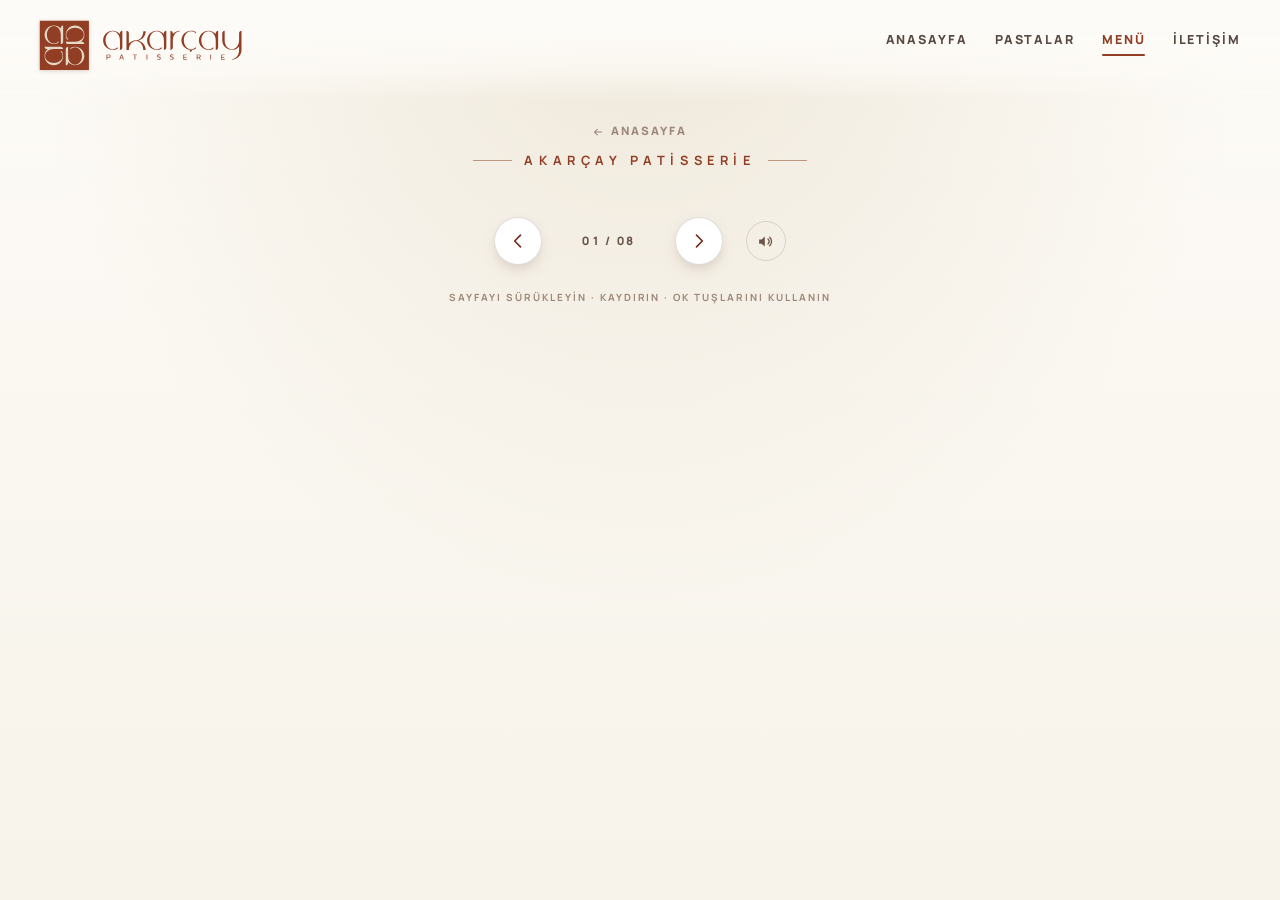
==== menu.html @ b5c94c6e "feat: kurumsal kimlik, gerçek ürün görselleri, kategori sahneleri, galeri ve menü kitabı - Kurumsal " ====
<!DOCTYPE html>
<html lang="tr">
<head>
<meta charset="UTF-8">
<meta name="viewport" content="width=device-width, initial-scale=1, viewport-fit=cover">
<title>Menü — Akarçay Patisserie</title>
<meta name="description" content="Akarçay Patisserie menüsü: pastalar, fırın ürünleri, kahveler ve içecekler.">
<meta name="theme-color" content="#FFFFFF">
<link rel="icon" href="assets/logo/favicon.svg">
<link rel="preconnect" href="https://fonts.googleapis.com">
<link rel="preconnect" href="https://fonts.gstatic.com" crossorigin>
<link href="https://fonts.googleapis.com/css2?family=Fraunces:ital,opsz,wght@0,9..144,400;0,9..144,500;0,9..144,560;1,9..144,400;1,9..144,480&family=Manrope:wght@400;500;700;800&display=swap" rel="stylesheet">
<link rel="stylesheet" href="css/tokens.css">
<link rel="stylesheet" href="css/base.css">
<link rel="stylesheet" href="css/chrome.css">
<link rel="stylesheet" href="css/intro.css">
<link rel="stylesheet" href="css/menubook.css">
<link rel="stylesheet" href="css/responsive.css">
</head>
<body class="menu-sayfa" data-tone="light">

<a class="skip-link" href="#kitap">Menüye atla</a>

<div class="gecis" aria-hidden="true">
  <div class="gecis-katman"></div>
  <div class="gecis-katman"></div>
  <span class="gecis-amblem" data-logo="amblem"></span>
</div>

<a class="marka arayuz" href="index.html" data-gecis data-logo="yatay" aria-label="Akarçay Patisserie — Anasayfa"></a>
<script src="js/logo.js"></script>

<nav class="ust-menu arayuz" aria-label="Ana menü">
  <a href="index.html" data-gecis>Anasayfa</a>
  <a href="pastalar.html" data-gecis>Pastalar</a>
  <a href="menu.html" aria-current="page">Menü</a>
  <a href="index.html#iletisim" data-gecis>İletişim</a>
</nav>

<button class="menu-dugme" type="button" aria-expanded="false" aria-controls="mobil-menu" aria-label="Menüyü aç">
  <span></span><span></span>
</button>

<span class="imlec" aria-hidden="true"></span>
<span class="imlec-nokta" aria-hidden="true"></span>

<main class="kitap-alan">
  <header class="kitap-bas">
    <a class="geri" href="index.html" data-gecis>
      <svg viewBox="0 0 24 24" fill="none" aria-hidden="true"><path d="M19 12H5m0 0 5.5-5.5M5 12l5.5 5.5" stroke="currentColor" stroke-width="2" stroke-linecap="round" stroke-linejoin="round"/></svg>
      Anasayfa
    </a>
    <p class="kicker">Akarçay Patisserie</p>
  </header>

  <div class="kitap-sarmal">
    <div class="kitap" id="kitap" aria-label="Menü kitabı"></div>
  </div>

  <div class="kitap-kumanda">
    <button class="kitap-dugme kitap-onceki" type="button" aria-label="Önceki sayfa">
      <svg viewBox="0 0 24 24" fill="none" aria-hidden="true"><path d="M15 5l-7 7 7 7" stroke="currentColor" stroke-width="2" stroke-linecap="round" stroke-linejoin="round"/></svg>
    </button>
    <span class="kitap-sayac" aria-live="polite">01 / 08</span>
    <button class="kitap-dugme kitap-sonraki" type="button" aria-label="Sonraki sayfa">
      <svg viewBox="0 0 24 24" fill="none" aria-hidden="true"><path d="M9 5l7 7-7 7" stroke="currentColor" stroke-width="2" stroke-linecap="round" stroke-linejoin="round"/></svg>
    </button>
    <button class="ses-dugme" type="button" aria-pressed="true" aria-label="Sesi kapat">
      <svg viewBox="0 0 24 24" fill="none" aria-hidden="true"><path d="M11 5 6.5 9H3v6h3.5L11 19z" fill="currentColor"/><path d="M15.5 8.5a5 5 0 0 1 0 7M18 6a8.5 8.5 0 0 1 0 12" stroke="currentColor" stroke-width="1.8" stroke-linecap="round"/></svg>
    </button>
  </div>

  <p class="kitap-ipucu">Sayfayı sürükleyin · kaydırın · ok tuşlarını kullanın</p>
</main>

<div class="mobil-menu" id="mobil-menu" aria-hidden="true">
  <nav aria-label="Mobil menü">
    <a href="index.html" data-gecis>Anasayfa</a>
    <a href="pastalar.html" data-gecis>Pastalar</a>
    <a href="menu.html" aria-current="page">Menü</a>
    <a href="index.html#iletisim" data-gecis>İletişim</a>
    <p class="mobil-menu-alt">Pastry · Dessert · Coffee</p>
  </nav>
</div>

<script src="vendor/page-flip.browser.js"></script>
<script src="js/utils.js"></script>
<script src="js/content.js"></script>
<script src="js/sfx.js"></script>
<script src="js/intro.js"></script>
<script src="js/chrome.js"></script>
<script src="js/menubook.js"></script>
<script>
  (function () {
    "use strict";
    function baslat() {
      AKArayuz.icerikYerlestir();
      AKAcilis.gecisleriBagla();
      AKArayuz.mobilMenu(null);
      AKArayuz.imlec();
      new AKKitap(document.getElementById("kitap"));
    }
    if (document.readyState === "loading") {
      document.addEventListener("DOMContentLoaded", baslat);
    } else {
      baslat();
    }
  })();
</script>
</body>
</html>
---- css/tokens.css ----
/* ═══════════════════════════════════════════════════════════
   Akarçay Patisserie — Tasarım Token'ları
   Kurumsal palet: AKARCAY-PATISSERIE-LOGO-CMYK-BASKI.pdf
     Terracotta  #923E25  (RGB 146,62,37 · Pantone 1535C · RAL 2013)
     Oyster White #E3D9C6 (RGB 227,217,198 · Pantone 468 · RAL 1013)
   ═══════════════════════════════════════════════════════════ */

:root {
  /* ── Kurumsal çekirdek ── */
  --terracotta: #923E25;
  --oyster: #E3D9C6;

  /* ── Terracotta ölçeği ── */
  --clay-900: #3D1A0F;
  --clay-800: #5C2716;
  --clay-700: #71301C;
  --clay-600: #923E25;   /* kurumsal */
  --clay-500: #AE5537;
  --clay-400: #C97A5C;
  --clay-300: #E0A78E;
  --clay-200: #F0CDBB;
  --clay-100: #F9E7DD;

  /* ── Oyster / krem ölçeği ── */
  --sand-400: #C9BCA1;
  --sand-300: #D8CBB2;
  --sand-200: #E3D9C6;   /* kurumsal */
  --sand-100: #EFE8DA;
  --sand-50: #F7F3EA;

  /* ── Zemin: beyaz ve sıcak beyazlar ── */
  --paper: #FFFFFF;
  --paper-warm: #FDFBF7;
  --paper-tint: #FBF6EE;

  /* ── Mürekkep ── */
  --ink: #2A1710;
  --ink-soft: #6B5548;
  --ink-faint: #9C8778;

  /* ── Vurgu ── */
  --gold: #C9962F;
  --berry: #A8355A;
  --pistachio: #7D8F5A;

  /* ── Rol bazlı (sahne temasına göre değişir) ── */
  --bg: var(--paper);
  --fg: var(--ink);
  --fg-soft: var(--ink-soft);
  --accent: var(--terracotta);
  --line: rgba(42, 23, 16, 0.14);

  /* ── Tipografi ── */
  --font-display: "Fraunces", "Iowan Old Style", Georgia, serif;
  --font-body: "Manrope", "Segoe UI", system-ui, sans-serif;

  --text-hero: clamp(2.35rem, 0.9rem + 5.2vw, 5.4rem);
  --text-h2: clamp(1.9rem, 1rem + 3.4vw, 3.6rem);
  --text-kicker: clamp(0.66rem, 0.6rem + 0.3vw, 0.8rem);
  --text-lead: clamp(0.96rem, 0.9rem + 0.35vw, 1.15rem);
  --text-ui: 0.78rem;

  /* ── Ritim ── */
  --edge: clamp(1.1rem, 0.7rem + 2.2vw, 3.2rem);
  --header-h: clamp(4rem, 3rem + 3vw, 6.2rem);
  --logo-w: clamp(148px, 10vw + 88px, 268px);

  /* ── Hareket ── */
  --ease-expo: cubic-bezier(0.16, 1, 0.3, 1);
  --ease-soft: cubic-bezier(0.33, 1, 0.68, 1);
  --ease-back: cubic-bezier(0.34, 1.56, 0.64, 1);
  --dur-slide: 1150ms;
  --dur-out: 620ms;
  --dur-ui: 340ms;

  /* ── Yükseklik (z) ── */
  --z-deck: 1;
  --z-chrome: 40;
  --z-overlay: 60;
  --z-curtain: 90;
  --z-intro: 100;

  /* ── Yüzey efektleri ── */
  --shadow-soft: 0 18px 50px -18px rgba(92, 39, 22, 0.34);
  --shadow-lift: 0 34px 70px -22px rgba(92, 39, 22, 0.42);
  --radius: 22px;
}

/* Koyu sahneler (kontrast için ara sahne) */
[data-tone="dark"] {
  --bg: var(--clay-700);
  --fg: var(--sand-50);
  --fg-soft: rgba(247, 243, 234, 0.74);
  --accent: var(--sand-200);
  --line: rgba(247, 243, 234, 0.24);
}

/* Krem sahneler */
[data-tone="cream"] {
  --bg: var(--sand-50);
  --fg: var(--clay-900);
  --fg-soft: rgba(61, 26, 15, 0.7);
  --accent: var(--terracotta);
  --line: rgba(61, 26, 15, 0.16);
}
---- css/base.css ----
/* ═══ Temel: sıfırlama, tipografi, ortak bileşenler ═══ */

*,
*::before,
*::after {
  box-sizing: border-box;
  margin: 0;
  padding: 0;
}

html {
  -webkit-text-size-adjust: 100%;
}

body {
  min-height: 100svh;
  font-family: var(--font-body);
  font-size: 16px;
  line-height: 1.62;
  color: var(--fg);
  background: var(--paper);
  -webkit-font-smoothing: antialiased;
  text-rendering: optimizeLegibility;
  overscroll-behavior: none;
}

/* Sahne destesi olan sayfalar sayfa kaydırmasını devralır */
body.deck-page,
body.deck-page > .deck {
  height: 100svh;
  overflow: hidden;
}

img,
svg,
picture {
  display: block;
  max-width: 100%;
}

button {
  font: inherit;
  color: inherit;
  background: none;
  border: none;
  cursor: pointer;
}

a {
  color: inherit;
  text-decoration: none;
}

::selection {
  background: var(--terracotta);
  color: #fff;
}

:focus-visible {
  outline: 2px solid var(--accent);
  outline-offset: 3px;
  border-radius: 4px;
}

.skip-link {
  position: fixed;
  top: -120%;
  left: 1rem;
  z-index: var(--z-intro);
  padding: 0.7rem 1.3rem;
  background: var(--terracotta);
  color: #fff;
  border-radius: 999px;
  font-size: var(--text-ui);
  font-weight: 700;
}
.skip-link:focus-visible {
  top: 1rem;
}

.gorsel-gizli {
  position: absolute;
  width: 1px;
  height: 1px;
  overflow: hidden;
  clip-path: inset(50%);
  white-space: nowrap;
}

/* ═══ Tipografi kalıpları ═══ */

.kicker {
  display: flex;
  align-items: center;
  justify-content: center;
  gap: 1em;
  font-size: var(--text-kicker);
  font-weight: 700;
  letter-spacing: 0.44em;
  text-transform: uppercase;
  color: var(--accent);
}
.kicker::before,
.kicker::after {
  content: "";
  width: clamp(1.4rem, 3vw, 3rem);
  height: 1px;
  background: currentColor;
  opacity: 0.5;
}

.headline {
  font-family: var(--font-display);
  font-size: var(--text-hero);
  font-weight: 560;
  line-height: 1.02;
  letter-spacing: -0.022em;
  text-wrap: balance;
}
.headline em {
  display: block;
  margin-top: -0.12em;
  font-style: italic;
  font-weight: 400;
  color: var(--accent);
}

.lead {
  max-width: 54ch;
  margin-inline: auto;
  font-size: var(--text-lead);
  line-height: 1.75;
  color: var(--fg-soft);
  font-weight: 500;
}

/* ═══ Butonlar ═══ */

.btn {
  --btn-fg: #fff;
  --btn-bg: var(--terracotta);
  position: relative;
  display: inline-flex;
  align-items: center;
  gap: 0.8em;
  padding: 1.05em 2.5em;
  border-radius: 999px;
  font-size: 0.84rem;
  font-weight: 800;
  letter-spacing: 0.16em;
  text-transform: uppercase;
  color: var(--btn-fg);
  background: var(--btn-bg);
  overflow: hidden;
  isolation: isolate;
  box-shadow: var(--shadow-soft);
  transition: transform var(--dur-ui) var(--ease-back),
    box-shadow var(--dur-ui) var(--ease-soft);
}
/* Dolgu, imlecin girdiği yönden süpürerek gelir */
.btn::before {
  content: "";
  position: absolute;
  inset: 0;
  z-index: -1;
  background: var(--clay-800);
  transform: scaleY(0);
  transform-origin: bottom center;
  transition: transform 0.45s var(--ease-expo);
}
.btn:hover::before,
.btn:focus-visible::before {
  transform: scaleY(1);
}
.btn:hover,
.btn:focus-visible {
  transform: translateY(-3px);
  box-shadow: var(--shadow-lift);
}
.btn:active {
  transform: translateY(-1px) scale(0.985);
}
.btn .ok {
  width: 1.1em;
  height: 1.1em;
  transition: transform var(--dur-ui) var(--ease-back);
}
.btn:hover .ok {
  transform: translateX(4px);
}

.btn-hayalet {
  --btn-fg: var(--fg);
  --btn-bg: transparent;
  border: 1.5px solid var(--line);
  box-shadow: none;
}
.btn-hayalet::before {
  background: var(--accent);
}
.btn-hayalet:hover,
.btn-hayalet:focus-visible {
  --btn-fg: #fff;
  border-color: transparent;
  box-shadow: var(--shadow-soft);
}
[data-tone="dark"] .btn-hayalet:hover {
  --btn-fg: var(--clay-800);
}

/* ═══ Doku katmanı ═══ */

.grain {
  position: fixed;
  inset: 0;
  z-index: calc(var(--z-chrome) + 4);
  width: 100%;
  height: 100%;
  opacity: 0.045;
  pointer-events: none;
  mix-blend-mode: multiply;
}

/* ═══ Hareket azaltma ═══ */

@media (prefers-reduced-motion: reduce) {
  *,
  *::before,
  *::after {
    animation-duration: 0.01ms !important;
    animation-iteration-count: 1 !important;
    transition-duration: 0.01ms !important;
    scroll-behavior: auto !important;
  }
}
---- css/chrome.css ----
/* ═══ Sabit arayüz: logo, gezinme, imleç, mobil menü ═══ */

.arayuz {
  color: var(--fg);
  transition: color 620ms var(--ease-soft);
}

/* ── Marka: sol üst köşede sabit ── */
.marka {
  position: fixed;
  top: clamp(0.85rem, 1.6vw, 1.6rem);
  left: var(--edge);
  z-index: var(--z-chrome);
  display: block;
  width: var(--logo-w);
  border-radius: 6px;
  transition: transform 420ms var(--ease-back), filter 420ms var(--ease-soft);
}
.marka-logo {
  width: 100%;
  height: auto;
  overflow: visible;
}
/* Krem levha yalnızca baskı içindir; beyaz zeminde kutu gibi durur */
.marka-logo .lg-plate {
  display: none;
}
.marka-logo .lg-square {
  filter: drop-shadow(0 8px 18px rgba(92, 39, 22, 0.22));
}
.marka:hover {
  transform: translateY(-2px) scale(1.02);
}
/* Koyu sahnede krem levha görünmez olur, çerçeve ile ayrılır */
[data-tone="dark"] .marka-logo {
  filter: drop-shadow(0 8px 24px rgba(0, 0, 0, 0.35));
}

/* Kaydırılan sayfalarda sabit arayüzün altına yumuşak perde —
   içerik logonun arkasından geçerken okunaklılık korunur */
body:not(.deck-page)::before {
  content: "";
  position: fixed;
  top: 0;
  left: 0;
  right: 0;
  height: calc(var(--header-h) + 1rem);
  z-index: calc(var(--z-chrome) - 1);
  background: linear-gradient(
    to bottom,
    var(--paper-warm) 28%,
    color-mix(in srgb, var(--paper-warm) 70%, transparent) 68%,
    transparent
  );
  pointer-events: none;
}

/* ── Üst gezinme ── */
.ust-menu {
  position: fixed;
  top: clamp(1.1rem, 1.9vw, 2rem);
  right: var(--edge);
  z-index: var(--z-chrome);
  display: flex;
  align-items: center;
  gap: clamp(1rem, 0.5rem + 1.5vw, 2.4rem);
}
.ust-menu a {
  position: relative;
  padding-block: 0.45em;
  font-size: var(--text-ui);
  font-weight: 800;
  letter-spacing: 0.15em;
  text-transform: uppercase;
  opacity: 0.78;
  transition: opacity var(--dur-ui), color var(--dur-ui);
}
.ust-menu a::after {
  content: "";
  position: absolute;
  left: 0;
  bottom: 0;
  width: 100%;
  height: 2px;
  border-radius: 2px;
  background: var(--accent);
  transform: scaleX(0);
  transform-origin: left center;
  transition: transform var(--dur-ui) var(--ease-expo);
}
.ust-menu a:hover {
  opacity: 1;
}
.ust-menu a:hover::after,
.ust-menu a[aria-current]::after {
  transform: scaleX(1);
}
.ust-menu a[aria-current] {
  opacity: 1;
  color: var(--accent);
}

/* ── Hamburger ── */
.menu-dugme {
  display: none;
  position: fixed;
  top: clamp(0.9rem, 1.6vw, 1.7rem);
  right: var(--edge);
  z-index: calc(var(--z-overlay) + 2);
  width: 46px;
  height: 46px;
  place-items: center;
  border-radius: 50%;
  background: var(--paper);
  box-shadow: var(--shadow-soft);
}
.menu-dugme span {
  display: block;
  width: 20px;
  height: 2px;
  border-radius: 2px;
  background: var(--terracotta);
  margin-block: 3.5px;
  transition: transform var(--dur-ui) var(--ease-expo);
}
.menu-dugme[aria-expanded="true"] span:nth-child(1) {
  transform: translateY(5.5px) rotate(45deg);
}
.menu-dugme[aria-expanded="true"] span:nth-child(2) {
  transform: translateY(-5.5px) rotate(-45deg);
}

/* ── Geri dönüş bağlantısı (alt sayfalarda) ── */
.geri {
  display: inline-flex;
  align-items: center;
  gap: 0.55em;
  font-size: 0.72rem;
  font-weight: 800;
  letter-spacing: 0.18em;
  text-transform: uppercase;
  color: var(--ink-faint);
  transition: color var(--dur-ui), gap var(--dur-ui);
}
.geri:hover {
  color: var(--terracotta);
  gap: 0.9em;
}
.geri svg {
  width: 1.05em;
  height: 1.05em;
  flex: none;
}

/* ── Sahne noktaları ── */
.noktalar {
  position: fixed;
  right: var(--edge);
  top: 50%;
  transform: translateY(-50%);
  z-index: var(--z-chrome);
  display: grid;
  gap: 0.95rem;
  justify-items: center;
}
.noktalar button {
  position: relative;
  width: 9px;
  height: 9px;
  border-radius: 50%;
  border: 1.5px solid currentColor;
  opacity: 0.4;
  transition: transform var(--dur-ui) var(--ease-back), opacity var(--dur-ui),
    background var(--dur-ui);
}
.noktalar button::after {
  content: attr(data-etiket);
  position: absolute;
  right: 150%;
  top: 50%;
  transform: translateY(-50%) translateX(6px);
  padding: 0.3em 0.7em;
  border-radius: 999px;
  background: var(--terracotta);
  color: #fff;
  font-size: 0.6rem;
  font-weight: 800;
  letter-spacing: 0.12em;
  text-transform: uppercase;
  white-space: nowrap;
  opacity: 0;
  pointer-events: none;
  transition: opacity var(--dur-ui), transform var(--dur-ui) var(--ease-expo);
}
.noktalar button:hover {
  opacity: 0.9;
  transform: scale(1.3);
}
.noktalar button:hover::after {
  opacity: 1;
  transform: translateY(-50%) translateX(0);
}
.noktalar button[aria-current="true"] {
  opacity: 1;
  background: var(--accent);
  border-color: var(--accent);
  transform: scale(1.45);
}

/* ── Sayaç ── */
.sayac {
  position: fixed;
  left: var(--edge);
  bottom: var(--edge);
  z-index: var(--z-chrome);
  display: flex;
  align-items: center;
  gap: 0.65rem;
  font-size: 0.68rem;
  font-weight: 800;
  letter-spacing: 0.26em;
  font-variant-numeric: tabular-nums;
}
.sayac-simdi {
  color: var(--accent);
}
.sayac-cizgi {
  width: 2.2rem;
  height: 1px;
  background: currentColor;
  opacity: 0.3;
}
.sayac-toplam {
  opacity: 0.5;
}

/* ── Kaydırma ipucu ── */
.ipucu {
  position: fixed;
  left: 50%;
  bottom: calc(var(--edge) * 0.7);
  transform: translateX(-50%);
  z-index: var(--z-chrome);
  display: grid;
  justify-items: center;
  gap: 0.5rem;
  transition: opacity var(--dur-ui);
}
.ipucu.gizli {
  opacity: 0;
}
.ipucu-yazi {
  font-size: 0.58rem;
  font-weight: 800;
  letter-spacing: 0.3em;
  text-transform: uppercase;
  opacity: 0.5;
}
.ipucu-fare {
  position: relative;
  width: 24px;
  height: 38px;
  border: 1.5px solid currentColor;
  border-radius: 999px;
  opacity: 0.55;
}
.ipucu-nokta {
  position: absolute;
  left: 50%;
  top: 7px;
  width: 3.5px;
  height: 7px;
  margin-left: -1.75px;
  border-radius: 999px;
  background: currentColor;
  animation: ipucu-in 2s var(--ease-soft) infinite;
}
@keyframes ipucu-in {
  0% { transform: translateY(0); opacity: 0; }
  25% { opacity: 1; }
  75% { transform: translateY(13px); opacity: 0; }
  100% { transform: translateY(13px); opacity: 0; }
}

/* ── Sosyal ── */
.sosyal {
  position: fixed;
  right: var(--edge);
  bottom: var(--edge);
  z-index: var(--z-chrome);
  display: flex;
  gap: 0.7rem;
}
.sosyal a {
  display: grid;
  place-items: center;
  width: 36px;
  height: 36px;
  border: 1.5px solid var(--line);
  border-radius: 50%;
  opacity: 0.75;
  transition: opacity var(--dur-ui), transform var(--dur-ui) var(--ease-back),
    background var(--dur-ui), border-color var(--dur-ui), color var(--dur-ui);
}
.sosyal a:hover {
  opacity: 1;
  transform: translateY(-3px);
  background: var(--accent);
  border-color: transparent;
  color: var(--paper);
}
.sosyal svg {
  width: 16px;
  height: 16px;
}

/* ── Özel imleç: şeker tanesi ── */
.imlec {
  position: fixed;
  top: 0;
  left: 0;
  z-index: calc(var(--z-chrome) + 6);
  width: 34px;
  height: 34px;
  margin: -17px 0 0 -17px;
  border: 1.5px solid var(--terracotta);
  border-radius: 50%;
  pointer-events: none;
  opacity: 0;
  transition: opacity 260ms, width 260ms var(--ease-back),
    height 260ms var(--ease-back), margin 260ms var(--ease-back),
    background 260ms, border-color 260ms;
  will-change: transform;
}
.imlec.acik {
  opacity: 0.85;
}
.imlec.buyuk {
  width: 74px;
  height: 74px;
  margin: -37px 0 0 -37px;
  background: rgba(146, 62, 37, 0.12);
  border-color: transparent;
}
.imlec-nokta {
  position: fixed;
  top: 0;
  left: 0;
  z-index: calc(var(--z-chrome) + 7);
  width: 5px;
  height: 5px;
  margin: -2.5px 0 0 -2.5px;
  border-radius: 50%;
  background: var(--terracotta);
  pointer-events: none;
  opacity: 0;
  transition: opacity 260ms;
  will-change: transform;
}
.imlec-nokta.acik {
  opacity: 1;
}

/* ── Mobil menü katmanı ── */
.mobil-menu {
  position: fixed;
  inset: 0;
  z-index: var(--z-overlay);
  display: grid;
  place-items: center;
  background: var(--paper-warm);
  opacity: 0;
  visibility: hidden;
  transition: opacity 460ms var(--ease-soft), visibility 460ms;
}
.mobil-menu.acik {
  opacity: 1;
  visibility: visible;
}
.mobil-menu nav {
  display: grid;
  gap: 1.1rem;
  text-align: center;
}
.mobil-menu a {
  font-family: var(--font-display);
  font-size: clamp(1.7rem, 8vw, 2.5rem);
  font-weight: 480;
  color: var(--clay-800);
  opacity: 0;
  transform: translateY(22px);
  transition: opacity 460ms var(--ease-soft) var(--d, 0ms),
    transform 460ms var(--ease-expo) var(--d, 0ms), color var(--dur-ui);
}
.mobil-menu.acik a {
  opacity: 1;
  transform: none;
}
.mobil-menu a:hover,
.mobil-menu a[aria-current] {
  color: var(--terracotta);
  font-style: italic;
}
.mobil-menu a:nth-child(1) { --d: 60ms; }
.mobil-menu a:nth-child(2) { --d: 110ms; }
.mobil-menu a:nth-child(3) { --d: 160ms; }
.mobil-menu a:nth-child(4) { --d: 210ms; }
.mobil-menu a:nth-child(5) { --d: 260ms; }
.mobil-menu-alt {
  margin-top: 1.6rem;
  font-size: 0.68rem;
  font-weight: 800;
  letter-spacing: 0.3em;
  text-transform: uppercase;
  color: var(--ink-faint);
}
---- css/intro.css ----
/* ═══════════════════════════════════════════════════════════
   Sinematik açılış + sayfa geçiş perdesi

   Açılışta header'daki GERÇEK logo düğümü ekranın ortasına
   büyütülür, parça parça kurulur ve sonra kendi köşesine uçar
   (FLIP). Böylece tek DOM düğümü hem intro hem header olur.
   ═══════════════════════════════════════════════════════════ */

/* ── Perde ── */
.perde {
  position: fixed;
  inset: 0;
  z-index: var(--z-intro);
  background: var(--paper);
  pointer-events: none;
}

/* Sıcak merkez ışıması — logo kurulurken nefes alır */
.perde::after {
  content: "";
  position: absolute;
  inset: 0;
  background: radial-gradient(
    circle at 50% 46%,
    rgba(227, 217, 198, 0.75) 0%,
    rgba(227, 217, 198, 0) 58%
  );
  opacity: 0;
  animation: perde-isik 2600ms var(--ease-soft) forwards;
}

@keyframes perde-isik {
  0% { opacity: 0; transform: scale(0.7); }
  40% { opacity: 1; transform: scale(1); }
  100% { opacity: 0.35; transform: scale(1.15); }
}

/* Açılış bitince perde kalkar */
html.acilis-bitti .perde {
  opacity: 0;
  transform: scale(1.04);
  transition: opacity 760ms var(--ease-soft), transform 900ms var(--ease-expo);
}

/* ── Açılış sırasında logo sahnede ── */
.marka {
  z-index: calc(var(--z-intro) + 1);
}

/* JS ölçtüğü FLIP dönüşümünü buraya yazar */
html.acilis-oynuyor .marka {
  transform: var(--flip, none);
  transform-origin: left top;
}

html.acilis-inis .marka {
  transform: none;
  transition: transform 1150ms var(--ease-expo);
}

/* ── Logo parçalarının kuruluşu ──
   Sıra: petaller → kare → krem levha → harfler → alt yazı → parıltı */

html.acilis-oynuyor .marka-logo .lg-plate,
html.acilis-oynuyor .marka-logo .lg-square,
html.acilis-oynuyor .marka-logo .lg-petal,
html.acilis-oynuyor .marka-logo .lg-letter,
html.acilis-oynuyor .marka-logo .lg-sub {
  animation-fill-mode: both;
  animation-timing-function: var(--ease-expo);
}

/* Petaller: dört köşeden dönerek gelir */
html.acilis-oynuyor .marka-logo .lg-petal {
  transform-box: fill-box;
  transform-origin: center;
  animation-name: petal-gel;
  animation-duration: 900ms;
}
html.acilis-oynuyor .marka-logo .lg-petal-1 { animation-delay: 60ms; --gx: -120px; --gy: -120px; }
html.acilis-oynuyor .marka-logo .lg-petal-2 { animation-delay: 170ms; --gx: 120px; --gy: -120px; }
html.acilis-oynuyor .marka-logo .lg-petal-3 { animation-delay: 280ms; --gx: 120px; --gy: 120px; }
html.acilis-oynuyor .marka-logo .lg-petal-4 { animation-delay: 390ms; --gx: -120px; --gy: 120px; }

@keyframes petal-gel {
  0% {
    opacity: 0;
    transform: translate(var(--gx), var(--gy)) rotate(-45deg) scale(0.4);
  }
  60% { opacity: 1; }
  100% { opacity: 1; transform: translate(0, 0) rotate(0) scale(1); }
}

/* Terracotta kare petallerin arkasında açılır */
html.acilis-oynuyor .marka-logo .lg-square {
  transform-box: fill-box;
  transform-origin: center;
  animation-name: kare-ac;
  animation-duration: 820ms;
  animation-delay: 520ms;
}
@keyframes kare-ac {
  0% { opacity: 0; transform: scale(0.15) rotate(-24deg); }
  100% { opacity: 1; transform: scale(1) rotate(0); }
}

/* Krem levha sağa doğru açılır */
html.acilis-oynuyor .marka-logo .lg-plate {
  transform-box: fill-box;
  transform-origin: left center;
  animation-name: levha-ac;
  animation-duration: 760ms;
  animation-delay: 1000ms;
}
@keyframes levha-ac {
  0% { transform: scaleX(0.228); }  /* kare genişliği kadar */
  100% { transform: scaleX(1); }
}

/* "akarçay" harfleri sağdan sırayla yerine oturur */
html.acilis-oynuyor .marka-logo .lg-letter {
  transform-box: fill-box;
  transform-origin: center bottom;
  animation-name: harf-gel;
  animation-duration: 780ms;
  animation-delay: calc(1180ms + var(--i, 0) * 62ms);
}
@keyframes harf-gel {
  0% { opacity: 0; transform: translateX(90px) translateY(14px) rotate(6deg); }
  100% { opacity: 1; transform: translateX(0) translateY(0) rotate(0); }
}

/* PATISSERIE harfleri merkezden dışa açılır (letterspacing hissi) */
html.acilis-oynuyor .marka-logo .lg-subletter {
  transform-box: fill-box;
  transform-origin: center;
  animation: alt-harf-ac 720ms var(--ease-expo) both;
  animation-delay: calc(1700ms + var(--i, 0) * 26ms);
}
@keyframes alt-harf-ac {
  0% { opacity: 0; transform: translateX(calc(var(--dx, 0) * 1px)) scale(0.6); }
  100% { opacity: 1; transform: translateX(0) scale(1); }
}

/* Altın parıltı logonun üstünden süpürür */
.marka-parilti {
  position: absolute;
  inset: 0;
  pointer-events: none;
  opacity: 0;
  background: linear-gradient(
    100deg,
    transparent 38%,
    rgba(255, 255, 255, 0.86) 50%,
    transparent 62%
  );
  mix-blend-mode: overlay;
}
html.acilis-oynuyor .marka-parilti {
  animation: parilti 900ms var(--ease-soft) 2050ms both;
}
@keyframes parilti {
  0% { opacity: 0; transform: translateX(-115%) skewX(-14deg); }
  35% { opacity: 1; }
  100% { opacity: 0; transform: translateX(115%) skewX(-14deg); }
}

/* ═══ Sayfalar arası geçiş perdesi ═══ */

.gecis {
  position: fixed;
  inset: 0;
  z-index: var(--z-curtain);
  display: grid;
  place-items: center;
  pointer-events: none;
  visibility: hidden;
}

.gecis-katman {
  position: absolute;
  inset: 0;
  background: var(--terracotta);
  transform: scaleY(0);
  transform-origin: bottom center;
}
.gecis-katman:nth-child(2) {
  background: var(--sand-200);
}
.gecis-amblem {
  position: relative;
  width: clamp(64px, 12vw, 104px);
  opacity: 0;
  transform: scale(0.5) rotate(-45deg);
  filter: drop-shadow(0 12px 30px rgba(61, 26, 15, 0.35));
}

/* Kapanış: alttan yukarı iki katman + amblem belirir */
.gecis.kapaniyor {
  visibility: visible;
}
.gecis.kapaniyor .gecis-katman {
  animation: perde-kapan 620ms var(--ease-expo) forwards;
}
.gecis.kapaniyor .gecis-katman:nth-child(2) {
  animation-delay: 90ms;
}
.gecis.kapaniyor .gecis-amblem {
  animation: amblem-bel 520ms var(--ease-back) 240ms forwards;
}
@keyframes perde-kapan {
  0% { transform: scaleY(0); }
  100% { transform: scaleY(1); }
}
@keyframes amblem-bel {
  0% { opacity: 0; transform: scale(0.5) rotate(-45deg); }
  100% { opacity: 1; transform: scale(1) rotate(0); }
}

/* Açılış: yeni sayfada perde yukarı çekilir */
.gecis.aciliyor {
  visibility: visible;
}
.gecis.aciliyor .gecis-katman {
  transform-origin: top center;
  animation: perde-acil 700ms var(--ease-expo) forwards;
}
.gecis.aciliyor .gecis-katman:nth-child(1) {
  animation-delay: 120ms;
}
.gecis.aciliyor .gecis-amblem {
  animation: amblem-git 420ms var(--ease-soft) forwards;
}
@keyframes perde-acil {
  0% { transform: scaleY(1); }
  100% { transform: scaleY(0); }
}
@keyframes amblem-git {
  0% { opacity: 1; transform: scale(1); }
  100% { opacity: 0; transform: scale(1.5) rotate(35deg); }
}

/* ── Hareket azaltma: kuruluş yerine sade geçiş ── */
@media (prefers-reduced-motion: reduce) {
  .perde::after,
  html.acilis-oynuyor .marka-logo * ,
  .marka-parilti {
    animation: none !important;
  }
  html.acilis-oynuyor .marka {
    transform: none !important;
  }
}
---- css/menubook.css ----
/* ═══ Menü kitabı — sayfa çevirmeli görünüm ═══ */

.menu-sayfa {
  min-height: 100svh;
  background:
    radial-gradient(circle at 50% 0%, var(--sand-100) 0%, transparent 55%),
    linear-gradient(180deg, var(--paper-warm) 0%, var(--sand-50) 100%);
  overflow-x: hidden;
}

.kitap-alan {
  display: grid;
  justify-items: center;
  gap: clamp(1rem, 2.6vh, 1.8rem);
  padding: calc(var(--header-h) + clamp(1rem, 4vh, 2.6rem)) var(--edge)
    clamp(2rem, 5vh, 3.4rem);
}

.kitap-bas {
  display: grid;
  justify-items: center;
  gap: 0.55rem;
  text-align: center;
}

/* ── Kitap gövdesi ── */
.kitap-sarmal {
  position: relative;
  width: 100%;
  display: grid;
  place-items: center;
  /* Kitabın altındaki yumuşak gölge — masaya oturmuş hissi */
  filter: drop-shadow(0 40px 46px rgba(92, 39, 22, 0.24));
}
.kitap {
  touch-action: pan-y;
}
.kitap.hazir {
  animation: kitap-gel 900ms var(--ease-expo) both;
}
@keyframes kitap-gel {
  0% { opacity: 0; transform: translateY(40px) scale(0.94) rotateX(12deg); }
  100% { opacity: 1; transform: none; }
}

/* ── Sayfa yüzeyi ── */
.sayfa {
  background: var(--paper);
  color: var(--ink);
  overflow: hidden;
}
.sayfa-ic {
  display: flex;
  flex-direction: column;
  height: 100%;
  padding: clamp(1.4rem, 3.4vw, 2.8rem) clamp(1.3rem, 3vw, 2.6rem);
}

/* Kâğıt dokusu + cilt gölgesi */
.sayfa::after {
  content: "";
  position: absolute;
  inset: 0;
  pointer-events: none;
  background: linear-gradient(90deg, rgba(92, 39, 22, 0.09), transparent 12%);
}
.sayfa[data-density="soft"]:nth-child(even)::after {
  background: linear-gradient(270deg, rgba(92, 39, 22, 0.09), transparent 12%);
}

/* ── Kapak ── */
.sayfa-kapak {
  background:
    radial-gradient(circle at 50% 34%, var(--clay-500) 0%, var(--clay-600) 46%, var(--clay-800) 100%);
  color: var(--sand-50);
}
.sayfa-kapak .sayfa-ic {
  align-items: center;
  justify-content: center;
  gap: clamp(0.7rem, 2vh, 1.3rem);
  text-align: center;
}
.kapak-muhur {
  width: clamp(96px, 26%, 190px);
  filter: drop-shadow(0 14px 26px rgba(0, 0, 0, 0.34));
}
.kapak-ust {
  font-size: clamp(0.54rem, 1.5vw, 0.7rem);
  font-weight: 800;
  letter-spacing: 0.4em;
  text-transform: uppercase;
  color: var(--sand-200);
}
.kapak-baslik {
  font-family: var(--font-display);
  font-size: clamp(2rem, 7vw, 3.4rem);
  font-weight: 500;
  line-height: 1;
}
.kapak-alt {
  font-size: clamp(0.52rem, 1.4vw, 0.66rem);
  font-weight: 700;
  letter-spacing: 0.34em;
  text-transform: uppercase;
  color: rgba(247, 243, 234, 0.72);
}
.kapak-cizgi {
  width: clamp(50px, 18%, 110px);
  height: 1px;
  background: var(--sand-200);
  opacity: 0.6;
}

/* ── İçerik sayfası ── */
.sayfa-bas-blok {
  display: grid;
  gap: 0.25rem;
  padding-bottom: clamp(0.7rem, 1.8vh, 1.1rem);
  margin-bottom: clamp(0.7rem, 1.8vh, 1.2rem);
  border-bottom: 1px solid var(--line);
  text-align: center;
}
.sayfa-baslik {
  font-family: var(--font-display);
  font-size: clamp(1.25rem, 3.4vw, 1.95rem);
  font-weight: 500;
  color: var(--clay-700);
}
.sayfa-altbaslik {
  font-size: clamp(0.56rem, 1.5vw, 0.68rem);
  font-weight: 800;
  letter-spacing: 0.26em;
  text-transform: uppercase;
  color: var(--clay-400);
}

.kalem-liste {
  display: grid;
  align-content: start;
  gap: clamp(0.5rem, 1.6vh, 0.95rem);
  flex: 1;
  list-style: none;
}
.kalem {
  display: grid;
  gap: 0.12rem;
}
.kalem-ust {
  display: flex;
  align-items: baseline;
  gap: 0.5rem;
}
.kalem-ad {
  font-size: clamp(0.82rem, 2vw, 1rem);
  font-weight: 700;
  color: var(--ink);
}
/* Noktalı dolgu — klasik menü dizgisi */
.kalem-dolgu {
  flex: 1;
  height: 0;
  border-bottom: 1px dotted var(--clay-300);
  transform: translateY(-0.22em);
}
.kalem-fiyat {
  font-size: clamp(0.78rem, 1.9vw, 0.94rem);
  font-weight: 800;
  color: var(--terracotta);
  font-variant-numeric: tabular-nums;
}
.kalem-fiyat:empty::after {
  content: "—";
  opacity: 0.35;
}
.kalem-not {
  font-size: clamp(0.62rem, 1.5vw, 0.76rem);
  line-height: 1.45;
  color: var(--ink-faint);
}

.sayfa-numara {
  padding-top: clamp(0.5rem, 1.4vh, 0.9rem);
  font-size: 0.6rem;
  font-weight: 800;
  letter-spacing: 0.24em;
  color: var(--clay-300);
  text-align: center;
}

/* ── Kumanda ── */
.kitap-kumanda {
  display: flex;
  align-items: center;
  gap: clamp(0.7rem, 2vw, 1.4rem);
}
.kitap-dugme {
  display: grid;
  place-items: center;
  width: 48px;
  height: 48px;
  border-radius: 50%;
  border: 1.5px solid var(--line);
  background: var(--paper);
  color: var(--clay-700);
  box-shadow: 0 6px 18px -8px rgba(92, 39, 22, 0.4);
  transition: transform var(--dur-ui) var(--ease-back), background var(--dur-ui),
    color var(--dur-ui), border-color var(--dur-ui), opacity var(--dur-ui);
}
.kitap-dugme:hover:not(:disabled) {
  background: var(--terracotta);
  border-color: transparent;
  color: #fff;
  transform: translateY(-3px) scale(1.06);
}
.kitap-dugme:disabled {
  opacity: 0.32;
  cursor: default;
}
.kitap-dugme svg {
  width: 20px;
  height: 20px;
}

.kitap-sayac {
  min-width: 5.5rem;
  font-size: 0.72rem;
  font-weight: 800;
  letter-spacing: 0.2em;
  color: var(--ink-soft);
  text-align: center;
  font-variant-numeric: tabular-nums;
}

.ses-dugme {
  display: grid;
  place-items: center;
  width: 40px;
  height: 40px;
  border-radius: 50%;
  border: 1.5px solid var(--line);
  color: var(--ink-soft);
  transition: color var(--dur-ui), border-color var(--dur-ui),
    transform var(--dur-ui) var(--ease-back);
}
.ses-dugme:hover {
  color: var(--terracotta);
  border-color: var(--clay-300);
  transform: scale(1.08);
}
.ses-dugme[aria-pressed="false"] {
  opacity: 0.5;
}
.ses-dugme svg {
  width: 17px;
  height: 17px;
}

.kitap-ipucu {
  font-size: 0.62rem;
  font-weight: 700;
  letter-spacing: 0.2em;
  text-transform: uppercase;
  color: var(--ink-faint);
  text-align: center;
}

/* ── Küçük ekran ── */
@media (max-width: 768px) {
  .kitap-alan {
    padding-top: calc(var(--header-h) + 0.8rem);
    gap: 0.9rem;
  }
  .kitap-dugme {
    width: 42px;
    height: 42px;
  }
  .kalem-liste {
    gap: 0.5rem;
  }
}
---- css/responsive.css ----
/* ═══ Duyarlı düzen — mobil öncelikli ince ayarlar ═══ */

/* ── Tablet ── */
@media (max-width: 1024px) {
  .ust-menu {
    display: none;
  }
  .menu-dugme {
    display: grid;
  }
  .imlec,
  .imlec-nokta {
    display: none;
  }
  .dekor {
    width: 100%;
  }

  .s1-u1 { left: 10%; }
  .s1-u2 { left: 90%; }
  .s2-u1 { left: 11%; }
  .s2-u2 { left: 89%; }

  .yay-oge { width: clamp(84px, 13vw, 150px); }
}

/* ── Mobil ── */
@media (max-width: 768px) {
  .sayac,
  .sosyal {
    display: none;
  }
  .noktalar {
    right: calc(var(--edge) * 0.5);
    gap: 0.8rem;
  }
  .noktalar button {
    width: 7px;
    height: 7px;
  }
  .noktalar button::after {
    display: none;
  }
  .ipucu {
    bottom: 0.9rem;
  }
  .ipucu-yazi {
    display: none;
  }

  .sahne {
    padding-top: calc(var(--header-h) + 2.4vh);
  }
  .metin {
    gap: 0.65rem;
  }
  .lead {
    max-width: 32ch;
  }

  /* Sahne 1 — uydular köşelere çekilir, vitrin büyür */
  .s1-vitrin { top: 46%; width: min(56vw, 250px); }
  .s1-golge { top: 72%; width: min(52vw, 230px); }
  .s1-u1 { left: 15%; top: 20%; width: min(24vw, 104px); }
  .s1-u2 { left: 85%; top: 26%; width: min(22vw, 96px); }
  .s1-u3 { left: 17%; top: 74%; width: min(20vw, 88px); }
  .s1-u4 { left: 84%; top: 71%; width: min(21vw, 92px); }

  /* Sahne 2 */
  .s2-vitrin { top: 47%; width: min(54vw, 240px); }
  .s2-golge { top: 73%; width: min(50vw, 220px); }
  .s2-u1 { left: 14%; top: 24%; width: min(23vw, 98px); }
  .s2-u2 { left: 86%; top: 32%; width: min(21vw, 92px); }
  .s2-u3 { display: none; }
  .kat-cizgi { width: 88vw; }

  /* Sahne 3 — yay sıkışır, uçtakiler gizlenir */
  .vitrin-yay { height: clamp(150px, 26vh, 220px); }
  .yay-oge { width: min(30vw, 116px); }
  .yay-oge:nth-child(1) { --x: -8.2rem !important; --y: 2.2rem !important; }
  .yay-oge:nth-child(2) { --x: -4.2rem !important; --y: -0.6rem !important; }
  .yay-oge:nth-child(3) { --x: 0rem !important; --y: -2rem !important; }
  .yay-oge:nth-child(4) { --x: 4.2rem !important; --y: -0.6rem !important; }
  .yay-oge:nth-child(5) { --x: 8.2rem !important; --y: 2.2rem !important; }
  .serit-ic span { font-size: 0.92rem; }

  /* Sahne 4 */
  .s4-vitrin { top: 50%; width: min(52vw, 220px); }
  .s4-golge { top: 74%; width: min(48vw, 200px); }
  .s4-u1 { left: 15%; top: 30%; width: min(23vw, 96px); }
  .s4-u2 { left: 85%; top: 38%; width: min(21vw, 90px); }

  /* Sahne 5 */
  .lambalar { width: 96vw; opacity: 0.75; }
  .metin-iletisim { margin-top: clamp(1.8rem, 6vh, 3rem); }
  .iletisim-izgara {
    grid-template-columns: 1fr;
    gap: 1rem;
  }
  .iletisim-oge p br {
    display: none;
  }
}

/* ── Küçük mobil ── */
@media (max-width: 400px) {
  .s1-u3,
  .s1-u4 {
    display: none;
  }
  .marka {
    width: min(52vw, 172px);
  }
}

/* ── Alçak ekranlar (yatay telefon / küçük dizüstü) ── */
@media (max-height: 700px) and (min-width: 769px) {
  .metin {
    gap: 0.55rem;
  }
  .lead {
    font-size: 0.92rem;
    line-height: 1.55;
  }
  .s1-vitrin,
  .s2-vitrin,
  .s4-vitrin {
    width: clamp(170px, 26vh, 280px);
  }
  .ipucu {
    display: none;
  }
}
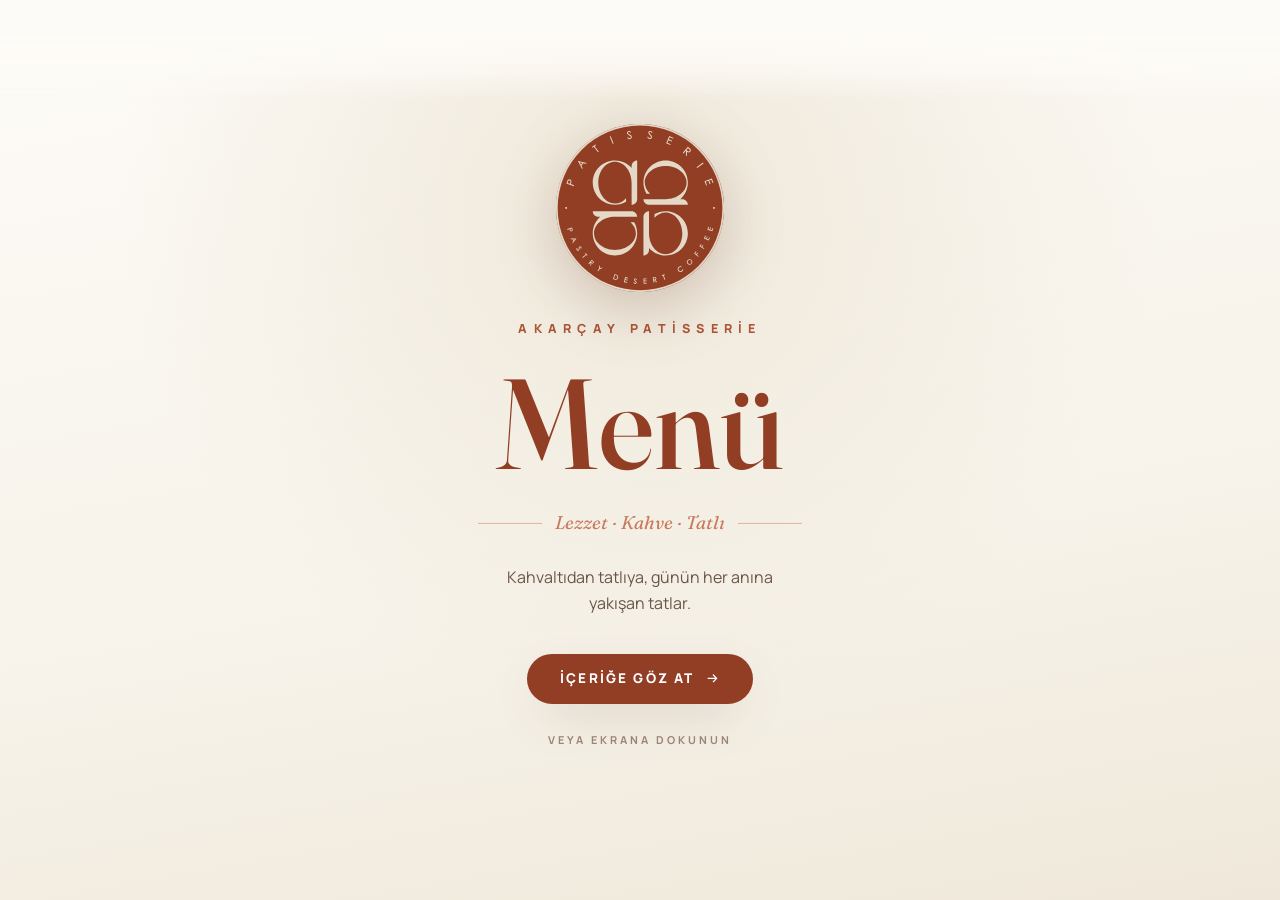
==== commit 842b740e: "feat: menü yeniden kurgulandı — kapak, kategori seçimi ve fotoğraflı detay - Sayfa çevirmeli kitap (" ====
--- a/menu.html
+++ b/menu.html
@@ -4,7 +4,7 @@
 <meta charset="UTF-8">
 <meta name="viewport" content="width=device-width, initial-scale=1, viewport-fit=cover">
 <title>Menü — Akarçay Patisserie</title>
-<meta name="description" content="Akarçay Patisserie menüsü: pastalar, fırın ürünleri, kahveler ve içecekler.">
+<meta name="description" content="Akarçay Patisserie menüsü: kahvaltı, pizzalar, et ve tavuk yemekleri, tatlılar, kahveler ve içecekler.">
 <meta name="theme-color" content="#FFFFFF">
 <link rel="icon" href="assets/logo/favicon.svg">
 <link rel="preconnect" href="https://fonts.googleapis.com">
@@ -14,91 +14,97 @@
 <link rel="stylesheet" href="css/base.css">
 <link rel="stylesheet" href="css/chrome.css">
 <link rel="stylesheet" href="css/intro.css">
-<link rel="stylesheet" href="css/menubook.css">
-<link rel="stylesheet" href="css/responsive.css">
+<link rel="stylesheet" href="css/menu.css">
 </head>
-<body class="menu-sayfa" data-tone="light">
+<body class="menu-govde" data-tone="light">
 
-<a class="skip-link" href="#kitap">Menüye atla</a>
+<a class="skip-link" href="#gorunum-kategoriler">Menüye atla</a>
 
+<!-- Sayfa geçiş perdesi -->
 <div class="gecis" aria-hidden="true">
   <div class="gecis-katman"></div>
   <div class="gecis-katman"></div>
   <span class="gecis-amblem" data-logo="amblem"></span>
 </div>
 
-<a class="marka arayuz" href="index.html" data-gecis data-logo="yatay" aria-label="Akarçay Patisserie — Anasayfa"></a>
-<script src="js/logo.js"></script>
-
-<nav class="ust-menu arayuz" aria-label="Ana menü">
-  <a href="index.html" data-gecis>Anasayfa</a>
-  <a href="pastalar.html" data-gecis>Pastalar</a>
-  <a href="menu.html" aria-current="page">Menü</a>
-  <a href="index.html#iletisim" data-gecis>İletişim</a>
-</nav>
-
-<button class="menu-dugme" type="button" aria-expanded="false" aria-controls="mobil-menu" aria-label="Menüyü aç">
-  <span></span><span></span>
-</button>
-
 <span class="imlec" aria-hidden="true"></span>
 <span class="imlec-nokta" aria-hidden="true"></span>
 
-<main class="kitap-alan">
-  <header class="kitap-bas">
-    <a class="geri" href="index.html" data-gecis>
-      <svg viewBox="0 0 24 24" fill="none" aria-hidden="true"><path d="M19 12H5m0 0 5.5-5.5M5 12l5.5 5.5" stroke="currentColor" stroke-width="2" stroke-linecap="round" stroke-linejoin="round"/></svg>
-      Anasayfa
-    </a>
-    <p class="kicker">Akarçay Patisserie</p>
-  </header>
+<main class="menu-sahne">
 
-  <div class="kitap-sarmal">
-    <div class="kitap" id="kitap" aria-label="Menü kitabı"></div>
-  </div>
+  <!-- ═══ Görünüm 1 · Kapak ═══ -->
+  <section class="gorunum" id="gorunum-kapak" tabindex="0" role="button" aria-label="Menüyü aç">
+    <div class="kapak-ic">
+      <img class="kapak-amblem" src="assets/logo/akarcay-muhur.svg" width="168" height="168" alt="">
+      <p class="kapak-ust">Akarçay Patisserie</p>
+      <h1 class="kapak-baslik">Menü</h1>
+      <p class="kapak-cizgi"><span>Lezzet · Kahve · Tatlı</span></p>
+      <p class="kapak-slogan">Kahvaltıdan tatlıya, günün her anına yakışan tatlar.</p>
+      <span class="btn kapak-btn">
+        İçeriğe Göz At
+        <svg class="ok" viewBox="0 0 24 24" fill="none" aria-hidden="true"><path d="M5 12h14m0 0-5.5-5.5M19 12l-5.5 5.5" stroke="currentColor" stroke-width="2" stroke-linecap="round" stroke-linejoin="round"/></svg>
+      </span>
+      <p class="kapak-dokun">veya ekrana dokunun</p>
+    </div>
+  </section>
 
-  <div class="kitap-kumanda">
-    <button class="kitap-dugme kitap-onceki" type="button" aria-label="Önceki sayfa">
-      <svg viewBox="0 0 24 24" fill="none" aria-hidden="true"><path d="M15 5l-7 7 7 7" stroke="currentColor" stroke-width="2" stroke-linecap="round" stroke-linejoin="round"/></svg>
-    </button>
-    <span class="kitap-sayac" aria-live="polite">01 / 08</span>
-    <button class="kitap-dugme kitap-sonraki" type="button" aria-label="Sonraki sayfa">
-      <svg viewBox="0 0 24 24" fill="none" aria-hidden="true"><path d="M9 5l7 7-7 7" stroke="currentColor" stroke-width="2" stroke-linecap="round" stroke-linejoin="round"/></svg>
-    </button>
-    <button class="ses-dugme" type="button" aria-pressed="true" aria-label="Sesi kapat">
-      <svg viewBox="0 0 24 24" fill="none" aria-hidden="true"><path d="M11 5 6.5 9H3v6h3.5L11 19z" fill="currentColor"/><path d="M15.5 8.5a5 5 0 0 1 0 7M18 6a8.5 8.5 0 0 1 0 12" stroke="currentColor" stroke-width="1.8" stroke-linecap="round"/></svg>
-    </button>
-  </div>
+  <!-- ═══ Görünüm 2 · Kategoriler ═══ -->
+  <section class="gorunum" id="gorunum-kategoriler" aria-label="Menü kategorileri">
+    <header class="menu-bar">
+      <a class="menu-bar-marka" href="index.html" data-gecis aria-label="Anasayfa">
+        <img class="menu-bar-amblem" src="assets/logo/akarcay-amblem.svg" width="42" height="42" alt="">
+        <span class="menu-bar-ad"><strong>Akarçay</strong><span>Menü</span></span>
+      </a>
+      <div class="menu-ara">
+        <svg viewBox="0 0 24 24" fill="none" aria-hidden="true"><circle cx="11" cy="11" r="7" stroke="currentColor" stroke-width="1.8"/><path d="m20 20-3.5-3.5" stroke="currentColor" stroke-width="1.8" stroke-linecap="round"/></svg>
+        <input type="search" id="menu-ara-input" placeholder="Kategori ara…" aria-label="Kategori ara" autocomplete="off">
+      </div>
+    </header>
+    <div class="menu-kaydir">
+      <div id="kategori-govde"></div>
+      <p class="ara-bos" id="ara-bos">Aramanızla eşleşen kategori bulunamadı.</p>
+    </div>
+  </section>
 
-  <p class="kitap-ipucu">Sayfayı sürükleyin · kaydırın · ok tuşlarını kullanın</p>
+  <!-- ═══ Görünüm 3 · Detay ═══ -->
+  <section class="gorunum" id="gorunum-detay" aria-label="Kategori detayı">
+    <header class="detay-bar">
+      <button class="geri-menu" type="button" id="detay-geri">
+        <svg viewBox="0 0 24 24" fill="none" aria-hidden="true"><path d="M19 12H5m0 0 5.5-5.5M5 12l5.5 5.5" stroke="currentColor" stroke-width="2" stroke-linecap="round" stroke-linejoin="round"/></svg>
+        Ana Menü
+      </button>
+      <span class="detay-bar-baslik" id="detay-bar-baslik"></span>
+    </header>
+    <div class="detay-kaydir">
+      <div class="detay-ic" id="detay-govde"></div>
+    </div>
+  </section>
+
 </main>
 
-<div class="mobil-menu" id="mobil-menu" aria-hidden="true">
-  <nav aria-label="Mobil menü">
-    <a href="index.html" data-gecis>Anasayfa</a>
-    <a href="pastalar.html" data-gecis>Pastalar</a>
-    <a href="menu.html" aria-current="page">Menü</a>
-    <a href="index.html#iletisim" data-gecis>İletişim</a>
-    <p class="mobil-menu-alt">Pastry · Dessert · Coffee</p>
-  </nav>
+<div class="mobil-menu" id="mobil-menu" aria-hidden="true"></div>
+
+<!-- Fotoğraf büyütme -->
+<div class="foto-buyut" id="foto-buyut" aria-hidden="true" role="dialog" aria-modal="true" aria-label="Menü görseli">
+  <button class="foto-buyut-kapat" type="button" aria-label="Kapat">
+    <svg viewBox="0 0 24 24" fill="none" aria-hidden="true"><path d="M6 6l12 12M18 6L6 18" stroke="currentColor" stroke-width="2" stroke-linecap="round"/></svg>
+  </button>
+  <img src="" alt="">
 </div>
 
-<script src="vendor/page-flip.browser.js"></script>
 <script src="js/utils.js"></script>
-<script src="js/content.js"></script>
-<script src="js/sfx.js"></script>
+<script src="js/menu-data.js"></script>
+<script src="js/logo.js"></script>
 <script src="js/intro.js"></script>
 <script src="js/chrome.js"></script>
-<script src="js/menubook.js"></script>
+<script src="js/menu-view.js"></script>
 <script>
   (function () {
     "use strict";
     function baslat() {
-      AKArayuz.icerikYerlestir();
       AKAcilis.gecisleriBagla();
-      AKArayuz.mobilMenu(null);
       AKArayuz.imlec();
-      new AKKitap(document.getElementById("kitap"));
+      if (window.AKAR_MENU) new AKMenuAkis(window.AKAR_MENU);
     }
     if (document.readyState === "loading") {
       document.addEventListener("DOMContentLoaded", baslat);
--- a/css/menu.css
+++ b/css/menu.css
@@ -0,0 +1,736 @@
+/* ═══════════════════════════════════════════════════════════
+   Menü — üç görünümlü akış: Kapak → Kategoriler → Detay
+   Sayfa kaydırma yok; görünümler arası animasyonlu geçiş.
+   ═══════════════════════════════════════════════════════════ */
+
+.menu-govde {
+  height: 100svh;
+  overflow: hidden;
+  background: var(--paper);
+  color: var(--ink);
+}
+
+/* Görünüm sahnesi — üç görünüm üst üste, aktif olan görünür */
+.menu-sahne {
+  position: relative;
+  height: 100svh;
+  overflow: hidden;
+}
+.gorunum {
+  position: absolute;
+  inset: 0;
+  display: flex;
+  flex-direction: column;
+  opacity: 0;
+  visibility: hidden;
+  transform: translateY(14px);
+  transition: opacity 0.5s var(--ease-soft), transform 0.55s var(--ease-expo),
+    visibility 0.55s;
+}
+.gorunum.etkin {
+  opacity: 1;
+  visibility: visible;
+  transform: none;
+}
+/* Geri giderken detay sağa süzülür */
+.gorunum.cikis-sag {
+  transform: translateX(6%);
+}
+.gorunum.cikis-sol {
+  transform: translateX(-6%);
+}
+
+/* ─────────── KAPAK ─────────── */
+#gorunum-kapak {
+  align-items: center;
+  justify-content: center;
+  text-align: center;
+  cursor: pointer;
+  background:
+    radial-gradient(circle at 50% 22%, var(--sand-100) 0%, transparent 55%),
+    linear-gradient(170deg, var(--paper-warm) 0%, var(--sand-50) 60%, var(--sand-100) 100%);
+}
+.kapak-ic {
+  display: grid;
+  justify-items: center;
+  gap: clamp(1rem, 3vh, 2rem);
+  padding: var(--edge);
+  transform: translateY(-2%);
+}
+.kapak-amblem {
+  width: clamp(96px, 20vw, 168px);
+  filter: drop-shadow(0 16px 30px rgba(92, 39, 22, 0.22));
+  animation: kapak-amblem-gel 1s var(--ease-expo) both;
+}
+@keyframes kapak-amblem-gel {
+  0% { opacity: 0; transform: scale(0.6) rotate(-30deg); }
+  100% { opacity: 1; transform: scale(1) rotate(0); }
+}
+.kapak-ust {
+  font-size: clamp(0.6rem, 1.6vw, 0.78rem);
+  font-weight: 800;
+  letter-spacing: 0.5em;
+  text-transform: uppercase;
+  color: var(--clay-500);
+  opacity: 0;
+  animation: kapak-yaz 0.8s var(--ease-soft) 0.3s forwards;
+}
+.kapak-baslik {
+  font-family: var(--font-display);
+  font-size: clamp(3.4rem, 15vw, 8rem);
+  font-weight: 500;
+  line-height: 0.9;
+  color: var(--terracotta);
+  opacity: 0;
+  animation: kapak-yaz 0.9s var(--ease-expo) 0.42s forwards;
+}
+.kapak-cizgi {
+  display: flex;
+  align-items: center;
+  gap: 0.8rem;
+  color: var(--clay-400);
+  opacity: 0;
+  animation: kapak-yaz 0.8s var(--ease-soft) 0.54s forwards;
+}
+.kapak-cizgi::before,
+.kapak-cizgi::after {
+  content: "";
+  width: clamp(2rem, 8vw, 4rem);
+  height: 1px;
+  background: currentColor;
+  opacity: 0.5;
+}
+.kapak-cizgi span {
+  font-family: var(--font-display);
+  font-style: italic;
+  font-size: clamp(0.9rem, 2.4vw, 1.15rem);
+}
+.kapak-slogan {
+  max-width: 30ch;
+  font-size: clamp(0.85rem, 2.2vw, 1rem);
+  color: var(--ink-soft);
+  opacity: 0;
+  animation: kapak-yaz 0.8s var(--ease-soft) 0.64s forwards;
+}
+.kapak-btn {
+  margin-top: 0.6rem;
+  opacity: 0;
+  animation: kapak-yaz 0.8s var(--ease-back) 0.78s forwards;
+}
+.kapak-dokun {
+  font-size: 0.68rem;
+  font-weight: 700;
+  letter-spacing: 0.28em;
+  text-transform: uppercase;
+  color: var(--ink-faint);
+  opacity: 0;
+  animation: kapak-yaz 0.8s var(--ease-soft) 0.9s forwards, kapak-nabiz 2.4s ease-in-out 1.6s infinite;
+}
+@keyframes kapak-yaz {
+  to { opacity: 1; }
+}
+@keyframes kapak-nabiz {
+  0%, 100% { opacity: 0.5; }
+  50% { opacity: 1; }
+}
+
+/* ─────────── KATEGORİLER (ana menü) ─────────── */
+#gorunum-kategoriler {
+  overflow: hidden;
+}
+.menu-bar {
+  flex: none;
+  display: flex;
+  align-items: center;
+  justify-content: space-between;
+  gap: 1rem;
+  padding: clamp(0.9rem, 2.4vh, 1.5rem) var(--edge) clamp(0.7rem, 1.6vh, 1rem);
+  border-bottom: 1px solid var(--line);
+}
+.menu-bar-marka {
+  display: flex;
+  align-items: center;
+  gap: 0.7rem;
+}
+.menu-bar-amblem {
+  width: clamp(30px, 6vw, 42px);
+}
+.menu-bar-ad {
+  display: grid;
+  line-height: 1;
+}
+.menu-bar-ad strong {
+  font-family: var(--font-display);
+  font-style: italic;
+  font-weight: 560;
+  font-size: clamp(1.1rem, 3vw, 1.5rem);
+  color: var(--clay-700);
+}
+.menu-bar-ad span {
+  font-size: 0.5rem;
+  font-weight: 800;
+  letter-spacing: 0.34em;
+  text-transform: uppercase;
+  color: var(--clay-400);
+  margin-top: 0.3em;
+}
+
+/* Arama */
+.menu-ara {
+  position: relative;
+  flex: 1;
+  max-width: 320px;
+}
+.menu-ara input {
+  width: 100%;
+  padding: 0.7em 1em 0.7em 2.5em;
+  border: 1.5px solid var(--line);
+  border-radius: 999px;
+  background: var(--paper-warm);
+  font: inherit;
+  font-size: 0.85rem;
+  color: var(--ink);
+  transition: border-color var(--dur-ui), box-shadow var(--dur-ui);
+}
+.menu-ara input:focus {
+  outline: none;
+  border-color: var(--clay-300);
+  box-shadow: 0 0 0 4px rgba(146, 62, 37, 0.08);
+}
+.menu-ara svg {
+  position: absolute;
+  left: 0.9em;
+  top: 50%;
+  transform: translateY(-50%);
+  width: 1.1em;
+  height: 1.1em;
+  color: var(--ink-faint);
+  pointer-events: none;
+}
+
+.menu-kaydir {
+  flex: 1;
+  overflow-y: auto;
+  overflow-x: hidden;
+  padding: clamp(1rem, 3vh, 2rem) var(--edge) clamp(2.5rem, 6vh, 4rem);
+  -webkit-overflow-scrolling: touch;
+}
+
+/* Bölüm */
+.bolum {
+  max-width: 74rem;
+  margin: 0 auto clamp(1.6rem, 4vh, 2.6rem);
+}
+.bolum-bas {
+  display: flex;
+  align-items: center;
+  gap: 1rem;
+  margin-bottom: clamp(0.8rem, 2vh, 1.2rem);
+}
+.bolum-bas h2 {
+  font-family: var(--font-display);
+  font-size: clamp(1.3rem, 3.4vw, 2rem);
+  font-weight: 500;
+  color: var(--clay-700);
+  white-space: nowrap;
+}
+.bolum-bas::after {
+  content: "";
+  flex: 1;
+  height: 1px;
+  background: linear-gradient(90deg, var(--clay-300), transparent);
+}
+
+.kat-izgara {
+  display: grid;
+  grid-template-columns: repeat(auto-fill, minmax(clamp(150px, 30vw, 220px), 1fr));
+  gap: clamp(0.7rem, 1.6vw, 1.1rem);
+}
+
+.kat-kart {
+  position: relative;
+  display: flex;
+  align-items: center;
+  gap: 0.9rem;
+  padding: clamp(0.9rem, 2vw, 1.25rem);
+  border-radius: 16px;
+  background: var(--paper);
+  border: 1.5px solid var(--line);
+  text-align: left;
+  cursor: pointer;
+  overflow: hidden;
+  transition: transform 0.4s var(--ease-expo), box-shadow 0.4s var(--ease-soft),
+    border-color 0.4s, background 0.4s;
+}
+.kat-kart::before {
+  content: "";
+  position: absolute;
+  left: 0;
+  top: 0;
+  bottom: 0;
+  width: 3px;
+  background: var(--terracotta);
+  transform: scaleY(0);
+  transform-origin: bottom;
+  transition: transform 0.4s var(--ease-expo);
+}
+.kat-kart:hover,
+.kat-kart:focus-visible {
+  transform: translateY(-4px);
+  box-shadow: var(--shadow-soft);
+  border-color: transparent;
+  outline: none;
+}
+.kat-kart:hover::before,
+.kat-kart:focus-visible::before {
+  transform: scaleY(1);
+}
+.kat-kart-ikon {
+  flex: none;
+  display: grid;
+  place-items: center;
+  width: clamp(38px, 8vw, 48px);
+  height: clamp(38px, 8vw, 48px);
+  border-radius: 12px;
+  background: var(--sand-50);
+  color: var(--terracotta);
+  transition: background 0.4s, transform 0.4s var(--ease-back);
+}
+.kat-kart:hover .kat-kart-ikon {
+  background: var(--terracotta);
+  color: var(--paper);
+  transform: rotate(-6deg) scale(1.05);
+}
+.kat-kart-ikon svg {
+  width: 55%;
+  height: 55%;
+}
+.kat-kart-yazi {
+  display: grid;
+  gap: 0.15rem;
+  min-width: 0;
+}
+.kat-kart-ad {
+  font-family: var(--font-display);
+  font-size: clamp(0.98rem, 2.4vw, 1.2rem);
+  font-weight: 500;
+  color: var(--clay-800);
+  line-height: 1.1;
+}
+.kat-kart-say {
+  font-size: 0.68rem;
+  font-weight: 700;
+  letter-spacing: 0.1em;
+  text-transform: uppercase;
+  color: var(--ink-faint);
+}
+.kat-kart-ok {
+  margin-left: auto;
+  flex: none;
+  color: var(--clay-300);
+  transition: transform 0.4s var(--ease-back), color 0.4s;
+}
+.kat-kart:hover .kat-kart-ok {
+  transform: translateX(4px);
+  color: var(--terracotta);
+}
+.kat-kart.gizli {
+  display: none;
+}
+
+.bolum.bos {
+  display: none;
+}
+.ara-bos {
+  display: none;
+  text-align: center;
+  padding: 3rem 1rem;
+  color: var(--ink-faint);
+  font-size: 0.95rem;
+}
+.ara-bos.gorunur {
+  display: block;
+}
+
+/* ─────────── DETAY ─────────── */
+#gorunum-detay {
+  overflow: hidden;
+}
+.detay-bar {
+  flex: none;
+  display: flex;
+  align-items: center;
+  gap: 1rem;
+  padding: clamp(0.8rem, 2.2vh, 1.3rem) var(--edge);
+  border-bottom: 1px solid var(--line);
+  background: color-mix(in srgb, var(--paper) 92%, transparent);
+  backdrop-filter: blur(8px);
+}
+.geri-menu {
+  display: inline-flex;
+  align-items: center;
+  gap: 0.6em;
+  padding: 0.6em 1.2em;
+  border-radius: 999px;
+  border: 1.5px solid var(--line);
+  font-size: 0.74rem;
+  font-weight: 800;
+  letter-spacing: 0.1em;
+  text-transform: uppercase;
+  color: var(--clay-700);
+  background: var(--paper);
+  transition: transform var(--dur-ui) var(--ease-back), background var(--dur-ui),
+    color var(--dur-ui), border-color var(--dur-ui), gap var(--dur-ui);
+}
+.geri-menu:hover {
+  background: var(--terracotta);
+  color: #fff;
+  border-color: transparent;
+  gap: 0.9em;
+  transform: translateX(-2px);
+}
+.geri-menu svg {
+  width: 1.1em;
+  height: 1.1em;
+}
+.detay-bar-baslik {
+  font-family: var(--font-display);
+  font-size: clamp(1.1rem, 3.2vw, 1.6rem);
+  font-weight: 500;
+  color: var(--clay-700);
+  margin-left: auto;
+}
+
+.detay-kaydir {
+  flex: 1;
+  overflow-y: auto;
+  overflow-x: hidden;
+  -webkit-overflow-scrolling: touch;
+}
+.detay-ic {
+  max-width: 52rem;
+  margin: 0 auto;
+  padding: clamp(1.4rem, 4vh, 3rem) var(--edge) clamp(3rem, 8vh, 5rem);
+}
+
+/* ── Menü kartı fotoğrafları ── */
+.detay-fotolar {
+  max-width: 640px;
+  margin: 0 auto;
+  display: grid;
+  gap: clamp(1rem, 3vh, 1.8rem);
+}
+.detay-foto-kutu {
+  position: relative;
+  border-radius: 18px;
+  overflow: hidden;
+  background: var(--paper-warm);
+  box-shadow: var(--shadow-soft);
+  opacity: 0;
+  transform: translateY(18px) scale(0.99);
+  animation: foto-gel 0.6s var(--ease-expo) forwards;
+}
+.detay-foto-kutu:nth-child(2) {
+  animation-delay: 0.1s;
+}
+@keyframes foto-gel {
+  to { opacity: 1; transform: none; }
+}
+.detay-foto {
+  width: 100%;
+  height: auto;
+  display: block;
+  cursor: zoom-in;
+}
+/* Büyüteç ipucu rozeti */
+.detay-foto-kutu::after {
+  content: "";
+  position: absolute;
+  right: 0.9rem;
+  bottom: 0.9rem;
+  width: 40px;
+  height: 40px;
+  border-radius: 50%;
+  background: rgba(42, 23, 16, 0.55) url("data:image/svg+xml,%3Csvg xmlns='http://www.w3.org/2000/svg' width='20' height='20' viewBox='0 0 24 24' fill='none' stroke='%23fff' stroke-width='2' stroke-linecap='round'%3E%3Ccircle cx='11' cy='11' r='7'/%3E%3Cpath d='m20 20-3.5-3.5M11 8v6M8 11h6'/%3E%3C/svg%3E") center/20px no-repeat;
+  backdrop-filter: blur(2px);
+  pointer-events: none;
+  opacity: 0.85;
+  transition: transform var(--dur-ui) var(--ease-back);
+}
+.detay-foto-kutu:hover::after {
+  transform: scale(1.12);
+}
+
+/* ── Fotoğraf büyütme (lightbox) ── */
+.foto-buyut {
+  position: fixed;
+  inset: 0;
+  z-index: var(--z-overlay);
+  display: grid;
+  place-items: start center;
+  padding: clamp(0.5rem, 2vw, 1.5rem);
+  background: rgba(42, 23, 16, 0.9);
+  backdrop-filter: blur(8px);
+  overflow: auto;
+  opacity: 0;
+  visibility: hidden;
+  transition: opacity 0.35s var(--ease-soft), visibility 0.35s;
+  cursor: zoom-out;
+  -webkit-overflow-scrolling: touch;
+}
+.foto-buyut.acik {
+  opacity: 1;
+  visibility: visible;
+}
+.foto-buyut img {
+  max-width: min(100%, 760px);
+  height: auto;
+  border-radius: 12px;
+  box-shadow: 0 30px 60px rgba(0, 0, 0, 0.5);
+  transform: scale(0.96);
+  transition: transform 0.4s var(--ease-expo);
+}
+.foto-buyut.acik img {
+  transform: scale(1);
+}
+.foto-buyut-kapat {
+  position: fixed;
+  top: clamp(0.6rem, 2vw, 1.2rem);
+  right: clamp(0.6rem, 2vw, 1.2rem);
+  z-index: 2;
+  display: grid;
+  place-items: center;
+  width: 46px;
+  height: 46px;
+  border-radius: 50%;
+  border: 1.5px solid rgba(247, 243, 234, 0.45);
+  color: var(--sand-50);
+  background: rgba(42, 23, 16, 0.4);
+  transition: transform var(--dur-ui) var(--ease-back), background var(--dur-ui);
+}
+.foto-buyut-kapat:hover {
+  transform: rotate(90deg);
+  background: rgba(42, 23, 16, 0.7);
+}
+.foto-buyut-kapat svg {
+  width: 20px;
+  height: 20px;
+}
+
+.detay-hero {
+  text-align: center;
+  margin-bottom: clamp(1.4rem, 4vh, 2.6rem);
+}
+.detay-hero .kicker {
+  justify-content: center;
+  margin-bottom: 0.6rem;
+}
+.detay-hero h1 {
+  font-family: var(--font-display);
+  font-size: clamp(2rem, 7vw, 3.4rem);
+  font-weight: 500;
+  color: var(--terracotta);
+  line-height: 1;
+}
+.detay-tanit {
+  margin-top: 0.7rem;
+  font-size: clamp(0.85rem, 2.2vw, 1rem);
+  color: var(--ink-soft);
+  font-style: italic;
+  font-family: var(--font-display);
+}
+
+/* Öne çıkan paketler */
+.paket {
+  position: relative;
+  padding: clamp(1rem, 3vw, 1.6rem);
+  margin-bottom: 1rem;
+  border-radius: 16px;
+  background: linear-gradient(160deg, var(--sand-50), var(--paper-warm));
+  border: 1.5px solid var(--sand-200);
+}
+.paket-bas {
+  display: flex;
+  align-items: baseline;
+  gap: 0.7rem;
+  flex-wrap: wrap;
+  margin-bottom: 0.4rem;
+}
+.paket-ad {
+  font-family: var(--font-display);
+  font-size: clamp(1.15rem, 3vw, 1.5rem);
+  font-weight: 500;
+  color: var(--clay-800);
+}
+.paket-birim {
+  font-size: 0.66rem;
+  font-weight: 800;
+  letter-spacing: 0.12em;
+  text-transform: uppercase;
+  color: var(--clay-500);
+  padding: 0.3em 0.7em;
+  border: 1px solid var(--clay-300);
+  border-radius: 999px;
+}
+.paket-fiyat {
+  margin-left: auto;
+  font-family: var(--font-display);
+  font-size: clamp(1.3rem, 4vw, 1.8rem);
+  font-weight: 560;
+  color: var(--terracotta);
+  white-space: nowrap;
+}
+.paket-aciklama {
+  font-size: clamp(0.82rem, 2vw, 0.94rem);
+  line-height: 1.6;
+  color: var(--ink-soft);
+}
+.paket-kalori {
+  display: inline-block;
+  margin-top: 0.5rem;
+  font-size: 0.72rem;
+  font-weight: 700;
+  color: var(--clay-400);
+}
+
+/* Alt grup başlığı */
+.altgrup-bas {
+  display: flex;
+  align-items: center;
+  gap: 0.8rem;
+  margin: clamp(1.4rem, 4vh, 2.2rem) 0 clamp(0.8rem, 2vh, 1.1rem);
+  font-family: var(--font-display);
+  font-size: clamp(1.05rem, 2.8vw, 1.35rem);
+  font-weight: 500;
+  color: var(--clay-600);
+}
+.altgrup-bas::before {
+  content: "";
+  width: 0.5em;
+  height: 0.5em;
+  flex: none;
+  background: var(--terracotta);
+  transform: rotate(45deg);
+  opacity: 0.7;
+}
+.altgrup-bas::after {
+  content: "";
+  flex: 1;
+  height: 1px;
+  background: linear-gradient(90deg, var(--sand-300), transparent);
+}
+
+/* Ürün satırı */
+.urun-liste {
+  display: grid;
+  gap: clamp(0.7rem, 1.8vh, 1.05rem);
+  list-style: none;
+}
+.urun-sat {
+  display: grid;
+  gap: 0.25rem;
+  opacity: 0;
+  transform: translateY(12px);
+  animation: urun-gel 0.5s var(--ease-expo) forwards;
+  animation-delay: var(--d, 0ms);
+}
+@keyframes urun-gel {
+  to { opacity: 1; transform: none; }
+}
+.urun-ust {
+  display: flex;
+  align-items: baseline;
+  gap: 0.5rem;
+}
+.urun-adi {
+  font-size: clamp(0.95rem, 2.4vw, 1.12rem);
+  font-weight: 700;
+  color: var(--ink);
+}
+.urun-adet,
+.urun-rozet {
+  font-size: 0.6rem;
+  font-weight: 800;
+  letter-spacing: 0.08em;
+  text-transform: uppercase;
+  padding: 0.25em 0.6em;
+  border-radius: 999px;
+  white-space: nowrap;
+}
+.urun-adet {
+  color: var(--clay-500);
+  border: 1px solid var(--clay-300);
+}
+.urun-rozet {
+  color: #fff;
+  background: var(--berry);
+}
+.urun-dolgu {
+  flex: 1;
+  height: 0;
+  border-bottom: 1.5px dotted var(--sand-300);
+  transform: translateY(-0.28em);
+}
+.urun-fiyat {
+  font-family: var(--font-display);
+  font-size: clamp(0.98rem, 2.6vw, 1.2rem);
+  font-weight: 560;
+  color: var(--terracotta);
+  white-space: nowrap;
+  font-variant-numeric: tabular-nums;
+}
+.urun-alt {
+  display: flex;
+  align-items: baseline;
+  gap: 0.7rem;
+  padding-right: 3rem;
+}
+.urun-aciklama {
+  flex: 1;
+  font-size: clamp(0.76rem, 1.9vw, 0.88rem);
+  line-height: 1.5;
+  color: var(--ink-faint);
+}
+.urun-kalori {
+  flex: none;
+  font-size: 0.68rem;
+  font-weight: 700;
+  color: var(--clay-400);
+  white-space: nowrap;
+}
+
+.detay-dipnot {
+  margin-top: clamp(2rem, 5vh, 3rem);
+  padding-top: 1.2rem;
+  border-top: 1px solid var(--line);
+  text-align: center;
+  font-size: 0.72rem;
+  line-height: 1.6;
+  color: var(--ink-faint);
+}
+
+/* ─────────── Duyarlı ─────────── */
+@media (max-width: 768px) {
+  .menu-ara {
+    display: none;
+  }
+  .kat-izgara {
+    grid-template-columns: 1fr;
+  }
+  .detay-bar-baslik {
+    font-size: 1rem;
+  }
+  .urun-alt {
+    padding-right: 0;
+  }
+  .paket-fiyat {
+    margin-left: 0;
+    width: 100%;
+  }
+}
+
+@media (min-width: 560px) and (max-width: 768px) {
+  .kat-izgara {
+    grid-template-columns: 1fr 1fr;
+  }
+}
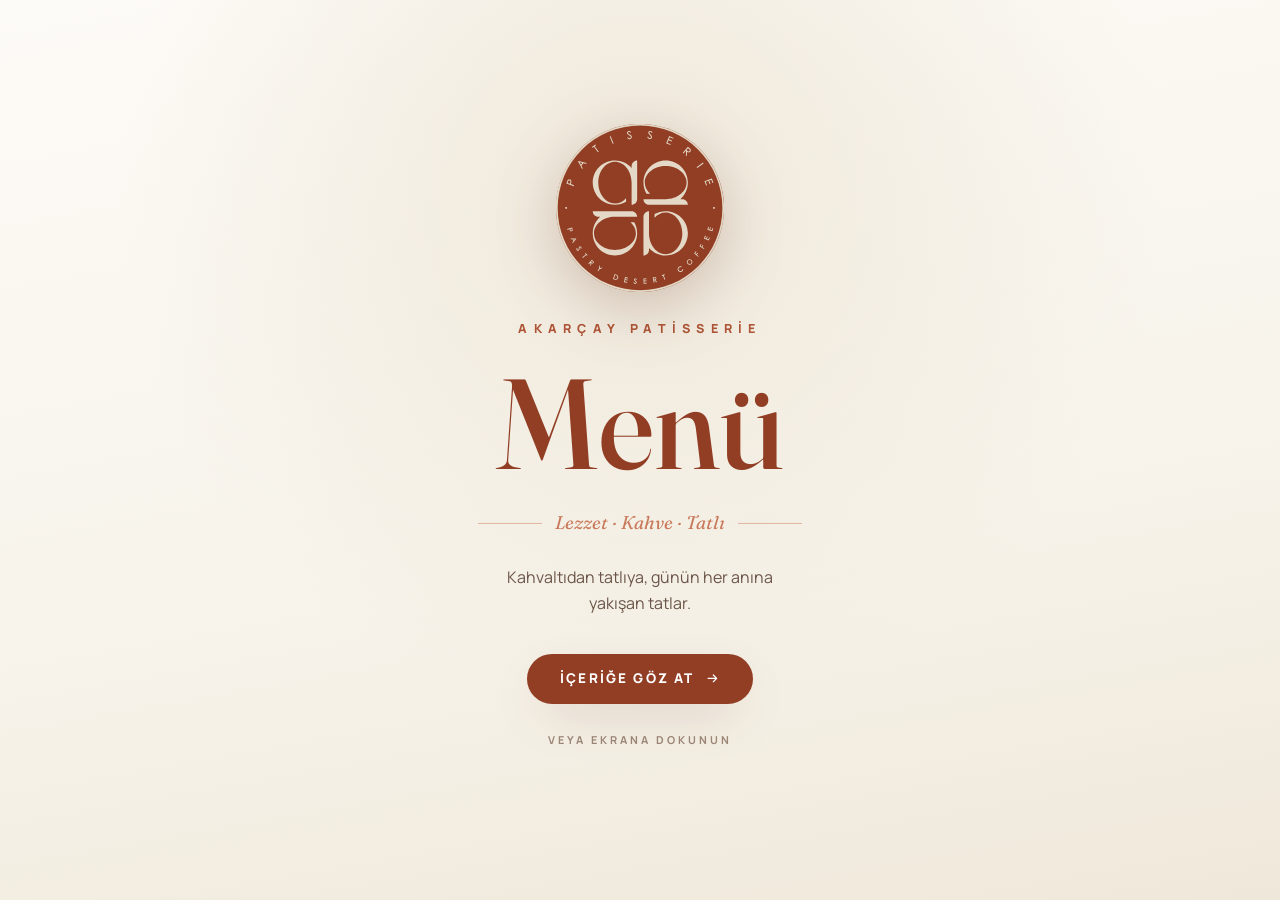
==== commit 5552a17f: "feat: menü kategorileri fotoğraflı kutulara dönüştü + içecek afişleri - Kategori listesi yerine foto" ====
--- a/menu.html
+++ b/menu.html
@@ -48,21 +48,18 @@
     </div>
   </section>
 
-  <!-- ═══ Görünüm 2 · Kategoriler ═══ -->
+  <!-- ═══ Görünüm 2 · Kategoriler + Karşılama ═══ -->
   <section class="gorunum" id="gorunum-kategoriler" aria-label="Menü kategorileri">
-    <header class="menu-bar">
-      <a class="menu-bar-marka" href="index.html" data-gecis aria-label="Anasayfa">
-        <img class="menu-bar-amblem" src="assets/logo/akarcay-amblem.svg" width="42" height="42" alt="">
-        <span class="menu-bar-ad"><strong>Akarçay</strong><span>Menü</span></span>
-      </a>
-      <div class="menu-ara">
-        <svg viewBox="0 0 24 24" fill="none" aria-hidden="true"><circle cx="11" cy="11" r="7" stroke="currentColor" stroke-width="1.8"/><path d="m20 20-3.5-3.5" stroke="currentColor" stroke-width="1.8" stroke-linecap="round"/></svg>
-        <input type="search" id="menu-ara-input" placeholder="Kategori ara…" aria-label="Kategori ara" autocomplete="off">
-      </div>
-    </header>
-    <div class="menu-kaydir">
-      <div id="kategori-govde"></div>
-      <p class="ara-bos" id="ara-bos">Aramanızla eşleşen kategori bulunamadı.</p>
+    <div class="kat-sar">
+      <nav class="kat-grid" id="kat-grid" aria-label="Kategoriler"></nav>
+
+      <section class="hosgeldiniz-blok">
+        <a class="hg-marka" href="index.html" data-gecis data-logo="yatay" aria-label="Akarçay Patisserie — Anasayfa"></a>
+        <h2 class="hg-baslik" id="ic-hosgeldiniz"></h2>
+        <span class="hg-cicek" aria-hidden="true"><svg viewBox="0 0 40 20"><use href="#cicek-ayrac"/></svg></span>
+        <div class="hg-metin" id="ic-metin"></div>
+        <div class="hg-alt" id="ic-alt" aria-hidden="true"></div>
+      </section>
     </div>
   </section>
 
@@ -92,6 +89,36 @@
   <img src="" alt="">
 </div>
 
+<!-- Süsleme sembolleri -->
+<svg width="0" height="0" style="position:absolute" aria-hidden="true">
+  <defs>
+    <symbol id="cicek-ayrac" viewBox="0 0 40 20">
+      <g fill="none" stroke="currentColor" stroke-width="1.3" stroke-linecap="round">
+        <path d="M20 4c-1.5 2-1.5 5 0 7 1.5-2 1.5-5 0-7Z" fill="currentColor" stroke="none"/>
+        <path d="M20 11c-2.5 1.5-6 1.5-9 0M20 11c2.5 1.5 6 1.5 9 0"/>
+        <path d="M11 11c-1.5-1-3-1-4.5-.5M29 11c1.5-1 3-1 4.5-.5"/>
+        <circle cx="20" cy="14.5" r="1.1" fill="currentColor" stroke="none"/>
+      </g>
+    </symbol>
+    <symbol id="dal-suslemesi" viewBox="0 0 120 320">
+      <g fill="none" stroke="currentColor" stroke-width="1.4" stroke-linecap="round" opacity="0.9">
+        <path d="M18 312C34 250 30 170 54 96 68 52 92 30 108 16"/>
+        <g stroke-width="1.2">
+          <path d="M40 190c-10-6-18-4-26 2M40 190c-2-11 2-19 10-25"/>
+          <path d="M52 150c-10-6-18-4-26 2M52 150c-2-11 2-19 10-25"/>
+          <path d="M66 112c-10-6-18-4-26 2M66 112c-2-11 2-19 10-25"/>
+          <path d="M82 74c-10-6-18-4-26 2M82 74c-2-11 2-19 10-25"/>
+          <path d="M32 232c-10-6-18-4-26 2M32 232c-2-11 2-19 10-25"/>
+        </g>
+      </g>
+    </symbol>
+    <symbol id="ic-yaprak" viewBox="0 0 16 16">
+      <path d="M3 13c0-5 4-9 10-10-1 6-5 10-10 10Z" fill="currentColor" opacity="0.9"/>
+      <path d="M3 13C6 10 9 8 12 6" fill="none" stroke="var(--paper-warm)" stroke-width="0.8" opacity="0.5"/>
+    </symbol>
+  </defs>
+</svg>
+
 <script src="js/utils.js"></script>
 <script src="js/menu-data.js"></script>
 <script src="js/logo.js"></script>
--- a/css/menu.css
+++ b/css/menu.css
@@ -8,6 +8,11 @@
   overflow: hidden;
   background: var(--paper);
   color: var(--ink);
+}
+/* Sayfa üstündeki okunabilirlik perdesi (chrome.css) menüde gerekmez;
+   terracotta panelin üstünde beyaz bulut olarak görünüyordu — iptal */
+.menu-govde::before {
+  content: none !important;
 }
 
 /* Görünüm sahnesi — üç görünüm üst üste, aktif olan görünür */
@@ -134,222 +139,185 @@
   50% { opacity: 1; }
 }
 
-/* ─────────── KATEGORİLER (ana menü) ─────────── */
+/* ─────────── KATEGORİLER (fotoğraflı kutular) + KARŞILAMA ─────────── */
 #gorunum-kategoriler {
   overflow: hidden;
 }
-.menu-bar {
-  flex: none;
-  display: flex;
-  align-items: center;
-  justify-content: space-between;
-  gap: 1rem;
-  padding: clamp(0.9rem, 2.4vh, 1.5rem) var(--edge) clamp(0.7rem, 1.6vh, 1rem);
-  border-bottom: 1px solid var(--line);
-}
-.menu-bar-marka {
+.kat-sar {
+  height: 100%;
+  overflow-y: auto;
+  overflow-x: hidden;
+  padding: clamp(1.2rem, 3.5vh, 2.6rem) var(--edge) clamp(2rem, 5vh, 3.5rem);
+  -webkit-overflow-scrolling: touch;
+}
+
+/* Kategori ızgarası */
+.kat-grid {
+  display: grid;
+  grid-template-columns: repeat(auto-fill, minmax(clamp(150px, 22vw, 230px), 1fr));
+  gap: clamp(0.6rem, 1.6vw, 1.1rem);
+  max-width: 82rem;
+  margin: 0 auto;
+}
+
+.kat-kutu {
+  position: relative;
+  aspect-ratio: 4 / 5;
+  border-radius: 16px;
+  overflow: hidden;
+  cursor: pointer;
+  background: var(--clay-700);
+  box-shadow: 0 8px 22px -12px rgba(92, 39, 22, 0.5);
+  opacity: 0;
+  transform: translateY(22px) scale(0.98);
+  animation: kutu-gel 0.55s var(--ease-expo) forwards;
+  animation-delay: calc(var(--i, 0) * 45ms);
+}
+@keyframes kutu-gel {
+  to { opacity: 1; transform: none; }
+}
+.kat-kutu-foto {
+  position: absolute;
+  inset: 0;
+  width: 100%;
+  height: 100%;
+  object-fit: cover;
+  object-position: center 22%;
+  transition: transform 0.6s var(--ease-expo);
+}
+/* Zarif gölge: alttan koyu terracotta, üstte şeffaf */
+.kat-kutu::after {
+  content: "";
+  position: absolute;
+  inset: 0;
+  background: linear-gradient(
+    to top,
+    rgba(45, 20, 12, 0.9) 0%,
+    rgba(45, 20, 12, 0.55) 32%,
+    rgba(45, 20, 12, 0.12) 62%,
+    rgba(45, 20, 12, 0.28) 100%
+  );
+  transition: background 0.4s;
+}
+.kat-kutu-ad {
+  position: absolute;
+  left: clamp(0.7rem, 2vw, 1.1rem);
+  right: clamp(0.7rem, 2vw, 1.1rem);
+  bottom: clamp(0.7rem, 2vh, 1.1rem);
+  z-index: 2;
+  font-family: var(--font-display);
+  font-weight: 500;
+  font-size: clamp(0.95rem, 0.75rem + 0.8vw, 1.35rem);
+  line-height: 1.1;
+  color: #fff;
+  text-shadow: 0 2px 10px rgba(0, 0, 0, 0.5);
+}
+/* Alt kenarda ince altın vurgu çizgisi */
+.kat-kutu-ad::after {
+  content: "";
+  display: block;
+  width: 1.8rem;
+  height: 2px;
+  margin-top: 0.5rem;
+  border-radius: 2px;
+  background: var(--caramel-400);
+  transition: width 0.4s var(--ease-expo);
+}
+.kat-kutu:hover,
+.kat-kutu:focus-visible {
+  outline: none;
+}
+.kat-kutu:hover .kat-kutu-foto,
+.kat-kutu:focus-visible .kat-kutu-foto {
+  transform: scale(1.07);
+}
+.kat-kutu:hover::after,
+.kat-kutu:focus-visible::after {
+  background: linear-gradient(
+    to top,
+    rgba(45, 20, 12, 0.92) 0%,
+    rgba(146, 62, 37, 0.5) 40%,
+    rgba(45, 20, 12, 0.15) 75%,
+    rgba(45, 20, 12, 0.3) 100%
+  );
+}
+.kat-kutu:hover .kat-kutu-ad::after,
+.kat-kutu:focus-visible .kat-kutu-ad::after {
+  width: 3.4rem;
+}
+
+/* ── Alt karşılama bloğu ── */
+.hosgeldiniz-blok {
+  display: grid;
+  justify-items: center;
+  text-align: center;
+  gap: clamp(0.7rem, 2vh, 1.2rem);
+  max-width: 44rem;
+  margin: clamp(2.4rem, 6vh, 4.5rem) auto 0;
+  padding-top: clamp(1.8rem, 4vh, 3rem);
+  border-top: 1px solid var(--line);
+}
+.hg-marka {
+  display: block;
+  width: clamp(180px, 20vw, 260px);
+}
+.hg-marka .marka-logo {
+  width: 100%;
+  height: auto;
+  overflow: visible;
+}
+.hg-marka .marka-logo .lg-plate {
+  display: none;
+}
+.hg-baslik {
+  font-family: var(--font-display);
+  font-size: clamp(1.7rem, 1rem + 3vw, 3rem);
+  font-weight: 500;
+  line-height: 1.02;
+  letter-spacing: -0.01em;
+  text-transform: uppercase;
+  color: var(--terracotta);
+}
+.hg-cicek {
+  color: var(--caramel-500);
+}
+.hg-cicek svg {
+  width: 44px;
+  height: 22px;
+}
+.hg-metin {
+  display: grid;
+  gap: clamp(0.7rem, 2vh, 1.1rem);
+}
+.hg-metin p {
+  font-size: clamp(0.85rem, 0.75rem + 0.4vw, 1rem);
+  line-height: 1.75;
+  color: var(--ink-soft);
+}
+.ic-nokta {
+  color: var(--caramel-400);
+  opacity: 0.7;
+}
+.ic-nokta svg {
+  width: 34px;
+  height: 17px;
+  margin: 0 auto;
+  display: block;
+}
+.hg-alt {
   display: flex;
   align-items: center;
   gap: 0.7rem;
-}
-.menu-bar-amblem {
-  width: clamp(30px, 6vw, 42px);
-}
-.menu-bar-ad {
-  display: grid;
-  line-height: 1;
-}
-.menu-bar-ad strong {
-  font-family: var(--font-display);
-  font-style: italic;
-  font-weight: 560;
-  font-size: clamp(1.1rem, 3vw, 1.5rem);
-  color: var(--clay-700);
-}
-.menu-bar-ad span {
-  font-size: 0.5rem;
+  margin-top: 0.4rem;
+  font-size: 0.68rem;
   font-weight: 800;
-  letter-spacing: 0.34em;
+  letter-spacing: 0.3em;
   text-transform: uppercase;
-  color: var(--clay-400);
-  margin-top: 0.3em;
-}
-
-/* Arama */
-.menu-ara {
-  position: relative;
-  flex: 1;
-  max-width: 320px;
-}
-.menu-ara input {
-  width: 100%;
-  padding: 0.7em 1em 0.7em 2.5em;
-  border: 1.5px solid var(--line);
-  border-radius: 999px;
-  background: var(--paper-warm);
-  font: inherit;
-  font-size: 0.85rem;
-  color: var(--ink);
-  transition: border-color var(--dur-ui), box-shadow var(--dur-ui);
-}
-.menu-ara input:focus {
-  outline: none;
-  border-color: var(--clay-300);
-  box-shadow: 0 0 0 4px rgba(146, 62, 37, 0.08);
-}
-.menu-ara svg {
-  position: absolute;
-  left: 0.9em;
-  top: 50%;
-  transform: translateY(-50%);
-  width: 1.1em;
-  height: 1.1em;
-  color: var(--ink-faint);
-  pointer-events: none;
-}
-
-.menu-kaydir {
-  flex: 1;
-  overflow-y: auto;
-  overflow-x: hidden;
-  padding: clamp(1rem, 3vh, 2rem) var(--edge) clamp(2.5rem, 6vh, 4rem);
-  -webkit-overflow-scrolling: touch;
-}
-
-/* Bölüm */
-.bolum {
-  max-width: 74rem;
-  margin: 0 auto clamp(1.6rem, 4vh, 2.6rem);
-}
-.bolum-bas {
-  display: flex;
-  align-items: center;
-  gap: 1rem;
-  margin-bottom: clamp(0.8rem, 2vh, 1.2rem);
-}
-.bolum-bas h2 {
-  font-family: var(--font-display);
-  font-size: clamp(1.3rem, 3.4vw, 2rem);
-  font-weight: 500;
-  color: var(--clay-700);
-  white-space: nowrap;
-}
-.bolum-bas::after {
-  content: "";
-  flex: 1;
-  height: 1px;
-  background: linear-gradient(90deg, var(--clay-300), transparent);
-}
-
-.kat-izgara {
-  display: grid;
-  grid-template-columns: repeat(auto-fill, minmax(clamp(150px, 30vw, 220px), 1fr));
-  gap: clamp(0.7rem, 1.6vw, 1.1rem);
-}
-
-.kat-kart {
-  position: relative;
-  display: flex;
-  align-items: center;
-  gap: 0.9rem;
-  padding: clamp(0.9rem, 2vw, 1.25rem);
-  border-radius: 16px;
-  background: var(--paper);
-  border: 1.5px solid var(--line);
-  text-align: left;
-  cursor: pointer;
-  overflow: hidden;
-  transition: transform 0.4s var(--ease-expo), box-shadow 0.4s var(--ease-soft),
-    border-color 0.4s, background 0.4s;
-}
-.kat-kart::before {
-  content: "";
-  position: absolute;
-  left: 0;
-  top: 0;
-  bottom: 0;
-  width: 3px;
-  background: var(--terracotta);
-  transform: scaleY(0);
-  transform-origin: bottom;
-  transition: transform 0.4s var(--ease-expo);
-}
-.kat-kart:hover,
-.kat-kart:focus-visible {
-  transform: translateY(-4px);
-  box-shadow: var(--shadow-soft);
-  border-color: transparent;
-  outline: none;
-}
-.kat-kart:hover::before,
-.kat-kart:focus-visible::before {
-  transform: scaleY(1);
-}
-.kat-kart-ikon {
-  flex: none;
-  display: grid;
-  place-items: center;
-  width: clamp(38px, 8vw, 48px);
-  height: clamp(38px, 8vw, 48px);
-  border-radius: 12px;
-  background: var(--sand-50);
-  color: var(--terracotta);
-  transition: background 0.4s, transform 0.4s var(--ease-back);
-}
-.kat-kart:hover .kat-kart-ikon {
-  background: var(--terracotta);
-  color: var(--paper);
-  transform: rotate(-6deg) scale(1.05);
-}
-.kat-kart-ikon svg {
-  width: 55%;
-  height: 55%;
-}
-.kat-kart-yazi {
-  display: grid;
-  gap: 0.15rem;
-  min-width: 0;
-}
-.kat-kart-ad {
-  font-family: var(--font-display);
-  font-size: clamp(0.98rem, 2.4vw, 1.2rem);
-  font-weight: 500;
-  color: var(--clay-800);
-  line-height: 1.1;
-}
-.kat-kart-say {
-  font-size: 0.68rem;
-  font-weight: 700;
-  letter-spacing: 0.1em;
-  text-transform: uppercase;
-  color: var(--ink-faint);
-}
-.kat-kart-ok {
-  margin-left: auto;
-  flex: none;
-  color: var(--clay-300);
-  transition: transform 0.4s var(--ease-back), color 0.4s;
-}
-.kat-kart:hover .kat-kart-ok {
-  transform: translateX(4px);
-  color: var(--terracotta);
-}
-.kat-kart.gizli {
-  display: none;
-}
-
-.bolum.bos {
-  display: none;
-}
-.ara-bos {
-  display: none;
-  text-align: center;
-  padding: 3rem 1rem;
-  color: var(--ink-faint);
-  font-size: 0.95rem;
-}
-.ara-bos.gorunur {
-  display: block;
+  color: var(--clay-500);
+}
+.hg-alt i {
+  color: var(--caramel-400);
+  font-style: normal;
 }
 
 /* ─────────── DETAY ─────────── */
@@ -711,14 +679,22 @@
 
 /* ─────────── Duyarlı ─────────── */
 @media (max-width: 768px) {
-  .menu-ara {
-    display: none;
-  }
-  .kat-izgara {
-    grid-template-columns: 1fr;
-  }
+  /* Kategori kutuları mobilde iki sütun */
+  .kat-grid {
+    grid-template-columns: 1fr 1fr;
+    gap: 0.6rem;
+  }
+  .hosgeldiniz-blok {
+    margin-top: clamp(2rem, 5vh, 3rem);
+  }
+
+  /* Uzun başlık taşmasın */
   .detay-bar-baslik {
     font-size: 1rem;
+    min-width: 0;
+    overflow: hidden;
+    text-overflow: ellipsis;
+    white-space: nowrap;
   }
   .urun-alt {
     padding-right: 0;
@@ -727,6 +703,27 @@
     margin-left: 0;
     width: 100%;
   }
+
+  /* Menü fotoğrafı kenardan kenara — tam genişlik, boşluksuz */
+  .detay-ic {
+    max-width: 100%;
+    padding-left: 0;
+    padding-right: 0;
+    padding-top: 0;
+    padding-bottom: 0;
+  }
+  .detay-fotolar {
+    max-width: 100%;
+    gap: 0;
+  }
+  .detay-foto-kutu {
+    border-radius: 0;
+    box-shadow: none;
+  }
+  .detay-foto-kutu::after {
+    right: 0.7rem;
+    bottom: 0.7rem;
+  }
 }
 
 @media (min-width: 560px) and (max-width: 768px) {
